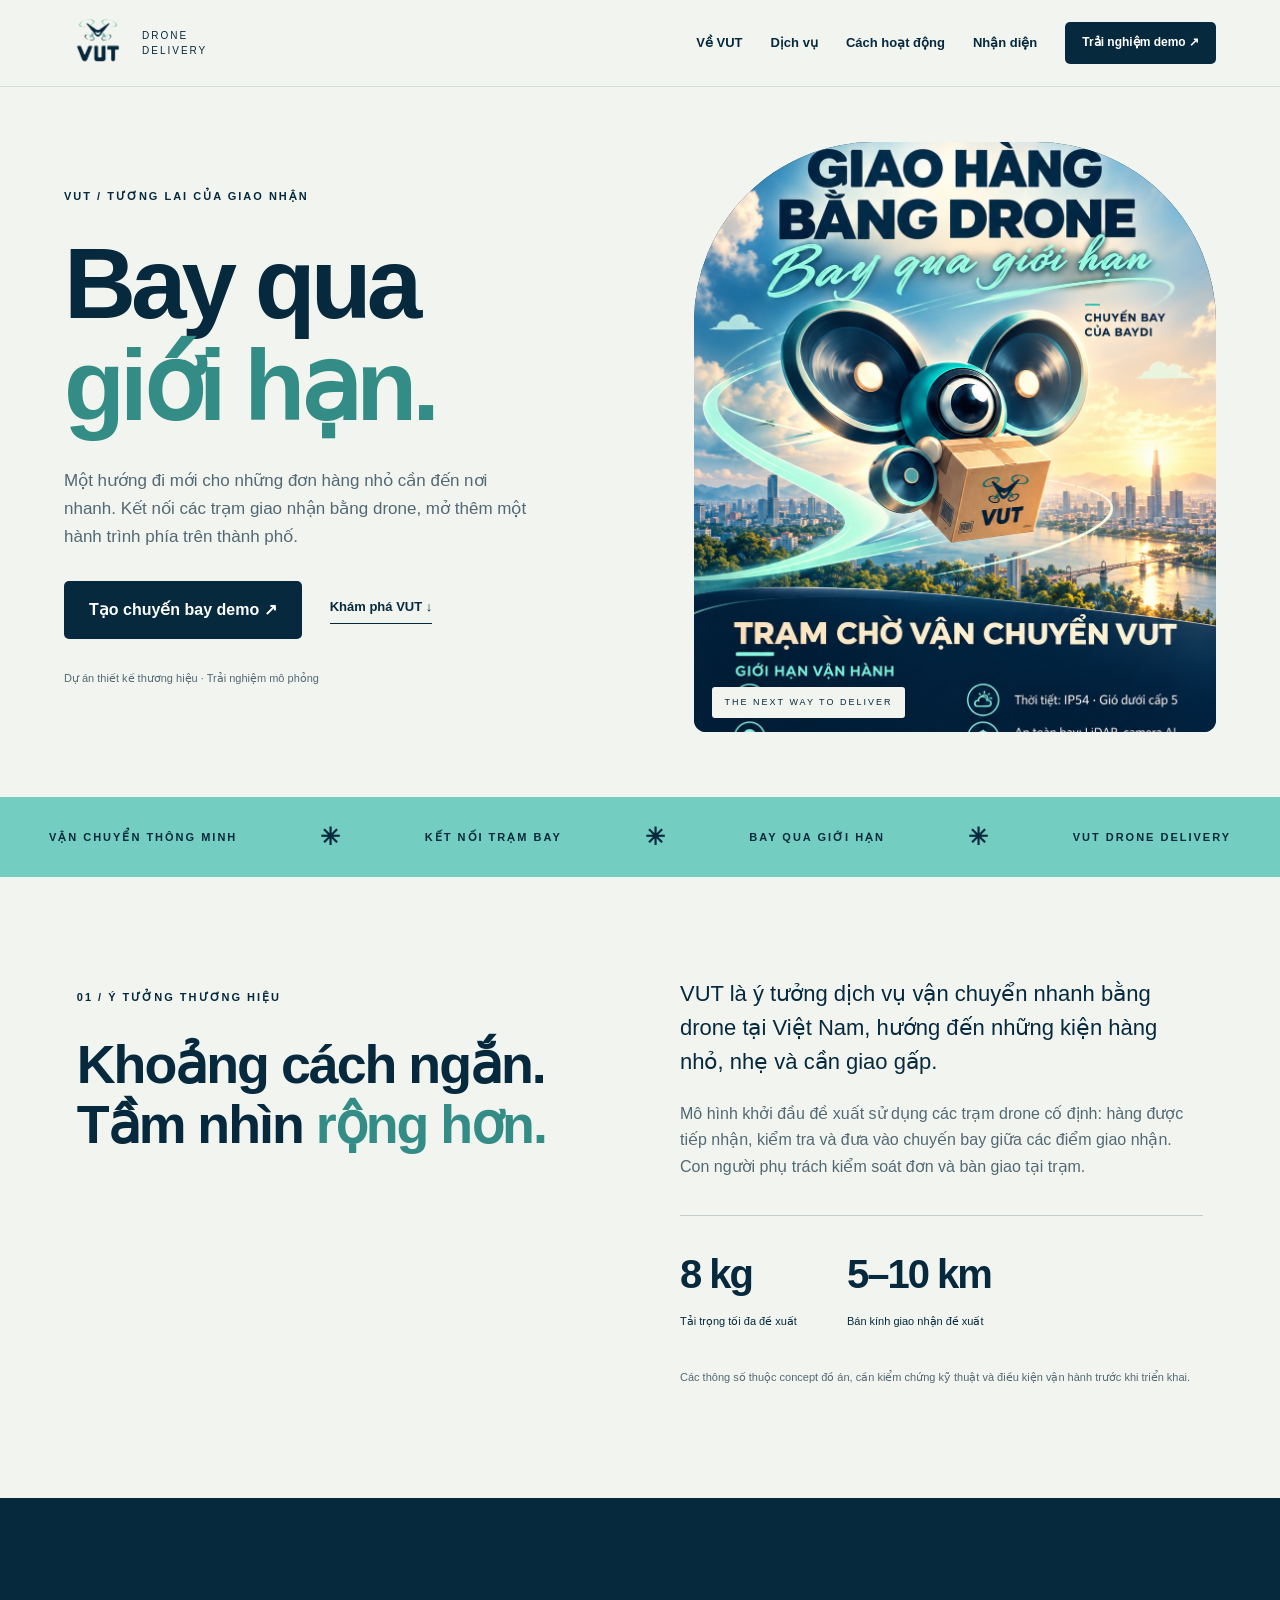
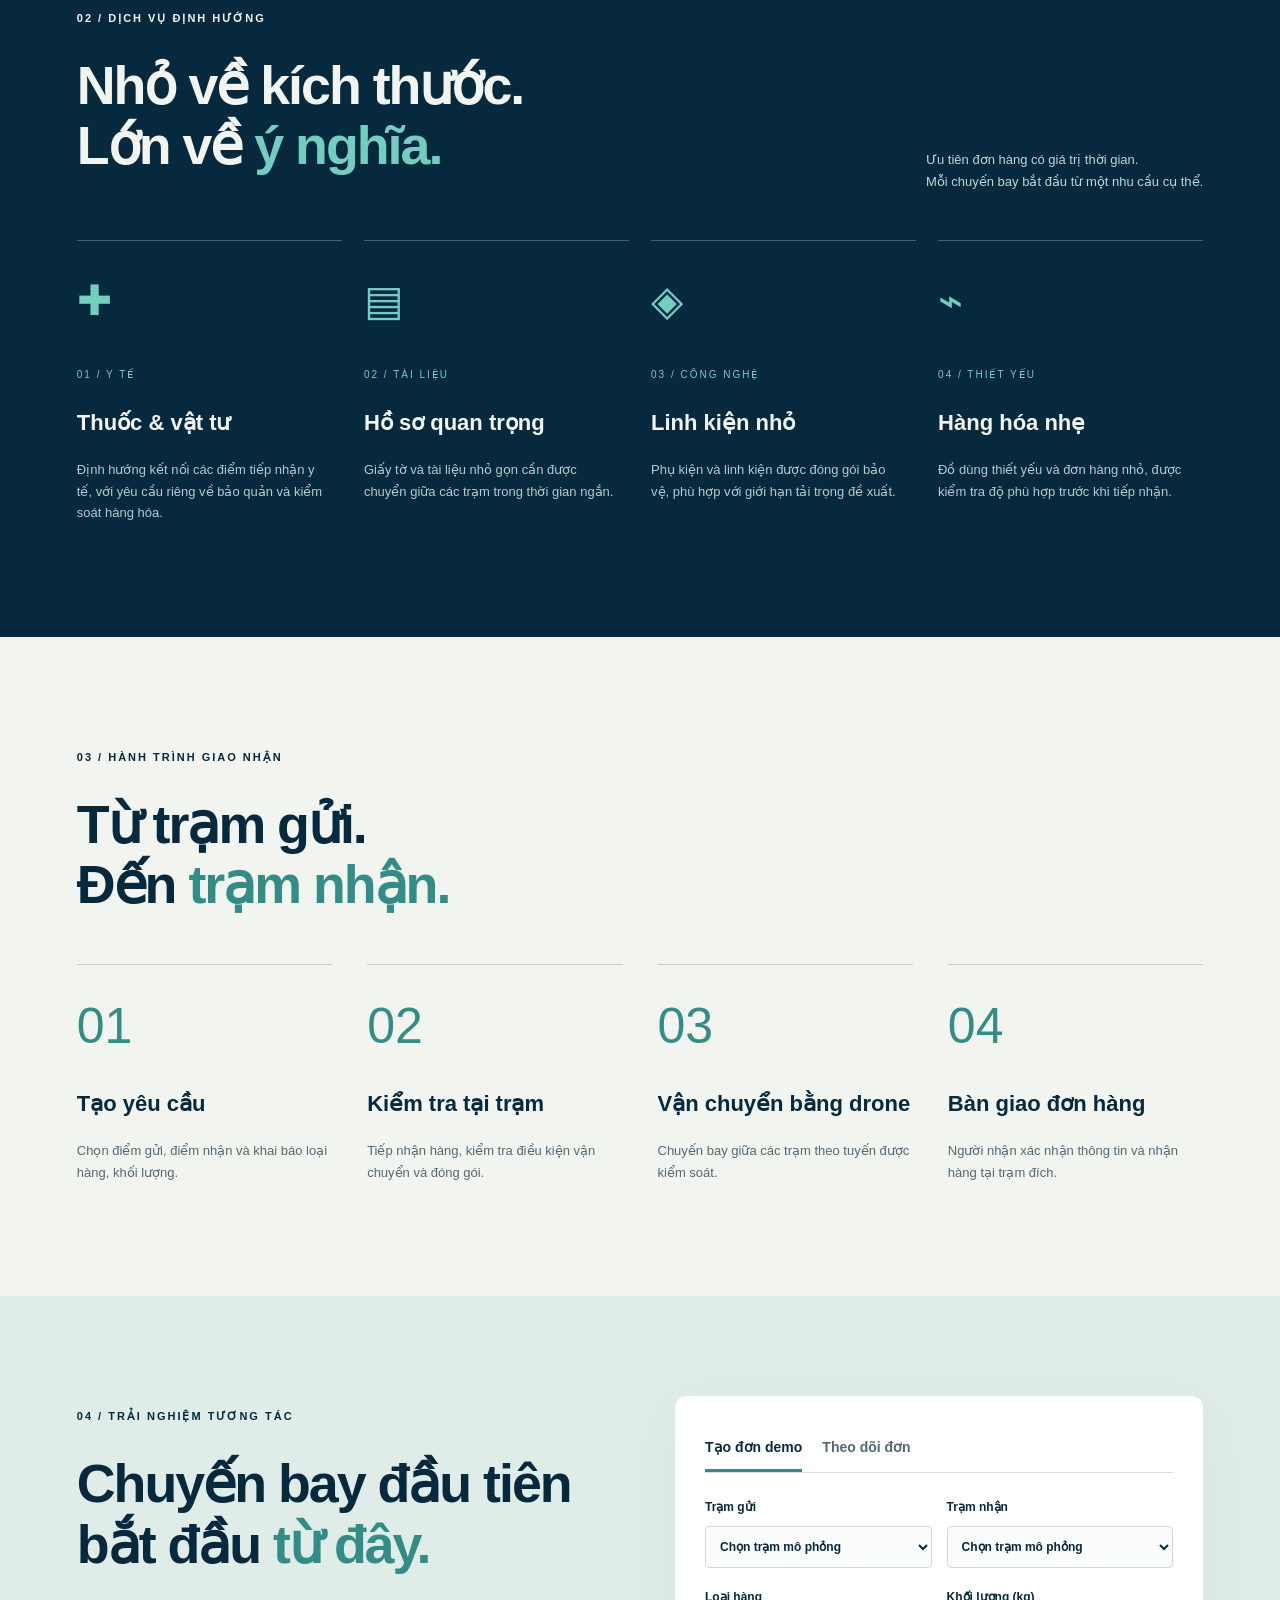
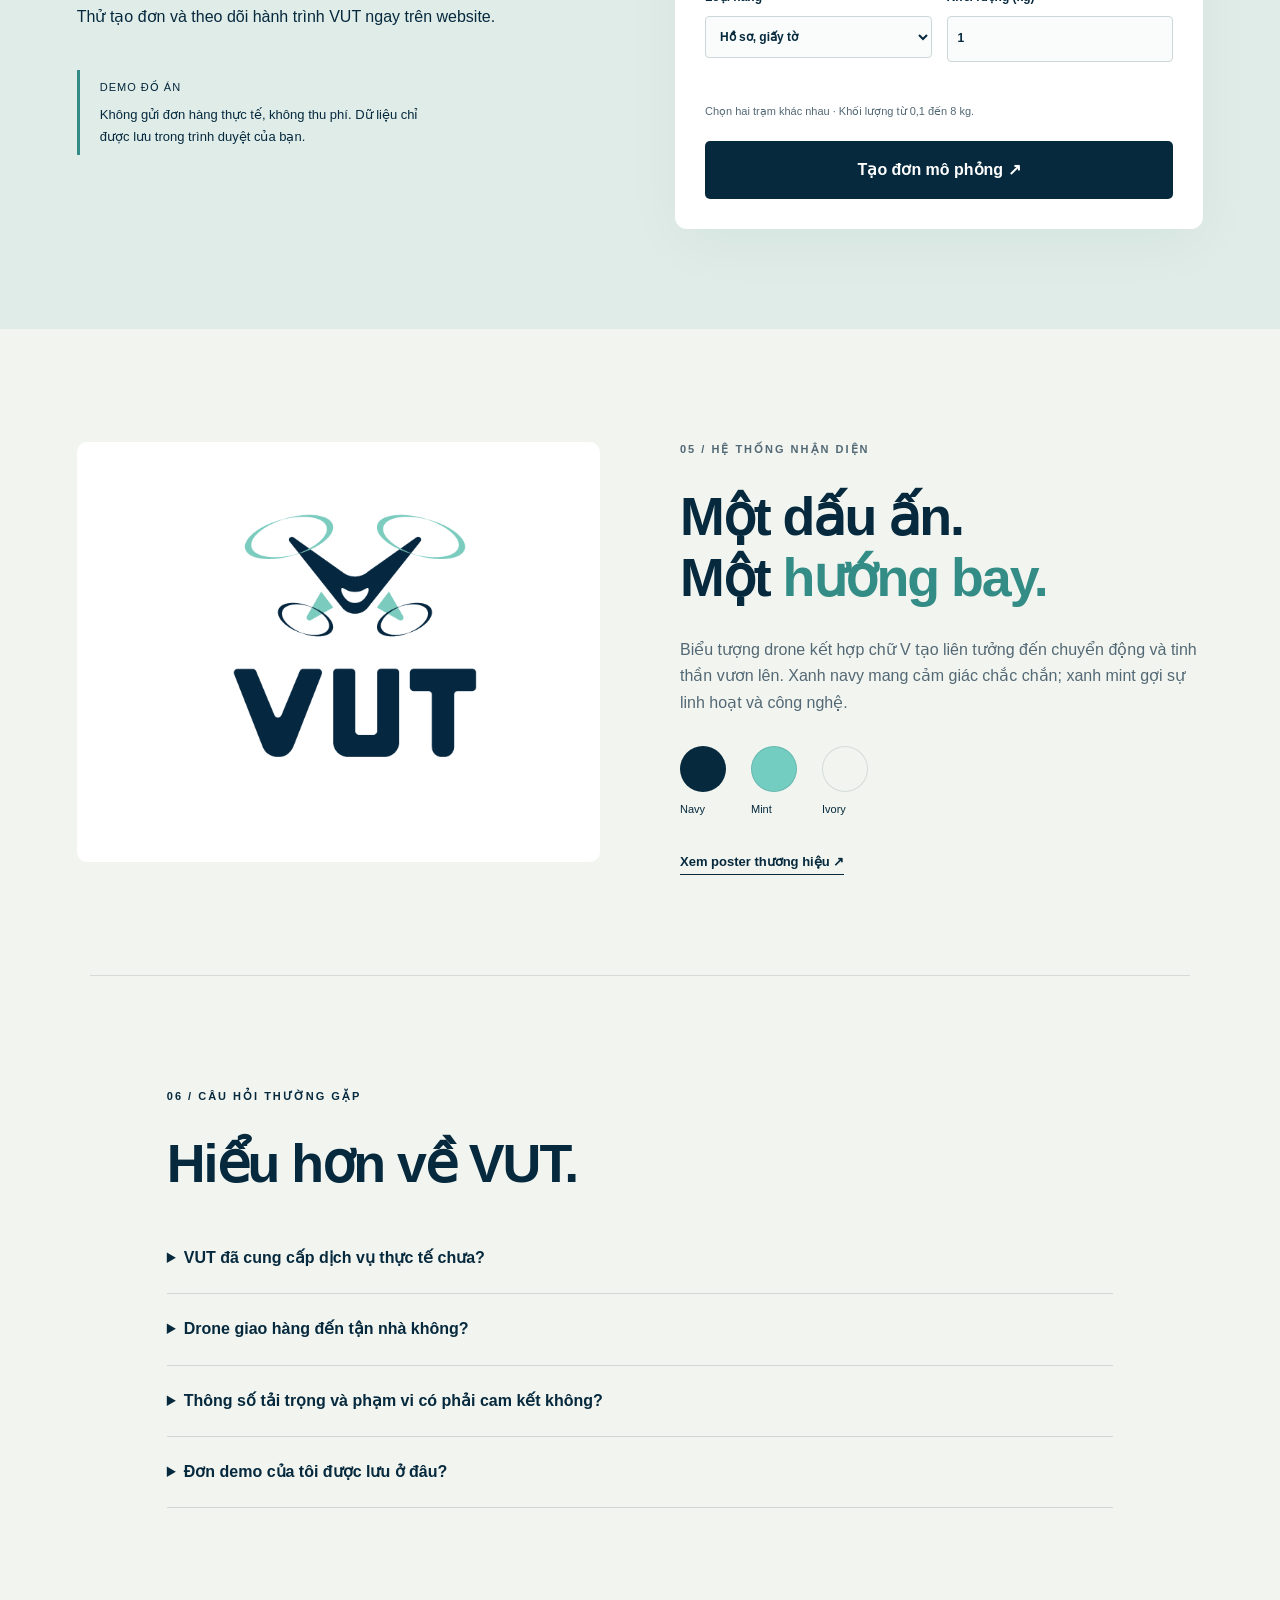
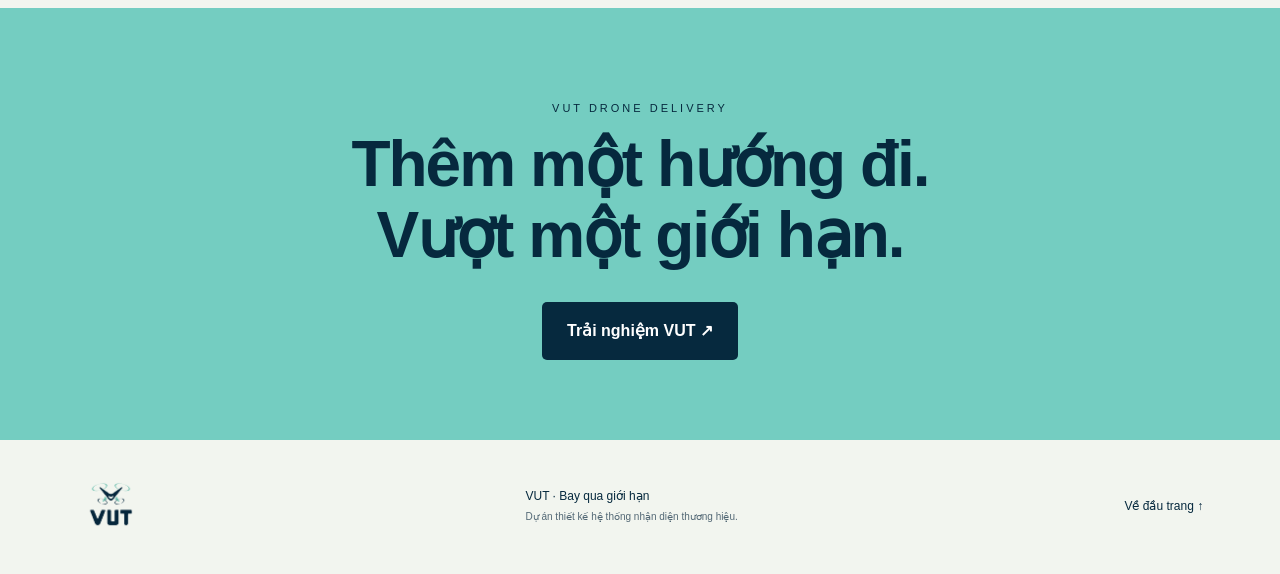
==== index.html @ c0353858 "Chuyen website ra thu muc goc" ====
<!doctype html>
<html lang="vi"><head><meta charset="UTF-8"><meta name="viewport" content="width=device-width,initial-scale=1"><meta name="description" content="VUT — Bay qua giới hạn. Dự án thương hiệu giao hàng bằng drone tại Việt Nam."><title>VUT — Bay qua giới hạn</title><link rel="icon" href="assets/logo.png"><link rel="stylesheet" href="style.css"></head>
<body><header><a class="brand" href="#home"><img src="assets/logo.png" alt="VUT"><span>DRONE DELIVERY</span></a><button class="menu" aria-label="Mở menu" aria-expanded="false">☰</button><nav><a href="#about">Về VUT</a><a href="#services">Dịch vụ</a><a href="#journey">Cách hoạt động</a><a href="#identity">Nhận diện</a><a class="button small" href="#booking">Trải nghiệm demo ↗</a></nav></header>
<main><section id="home" class="hero"><div class="hero-copy"><p class="eyebrow">VUT / TƯƠNG LAI CỦA GIAO NHẬN</p><h1>Bay qua<br><em>giới hạn.</em></h1><p class="intro">Một hướng đi mới cho những đơn hàng nhỏ cần đến nơi nhanh. Kết nối các trạm giao nhận bằng drone, mở thêm một hành trình phía trên thành phố.</p><div class="actions"><a class="button" href="#booking">Tạo chuyến bay demo ↗</a><a class="text-link" href="#about">Khám phá VUT ↓</a></div><p class="note">Dự án thiết kế thương hiệu · Trải nghiệm mô phỏng</p></div><div class="hero-art"><img src="assets/poster.png" alt="Minh họa thương hiệu VUT: drone vận chuyển kiện hàng trên thành phố"><span class="art-label">THE NEXT WAY TO DELIVER</span></div></section>
<div class="ticker"><span>VẬN CHUYỂN THÔNG MINH</span><b>✳</b><span>KẾT NỐI TRẠM BAY</span><b>✳</b><span>BAY QUA GIỚI HẠN</span><b>✳</b><span>VUT DRONE DELIVERY</span></div>
<section id="about" class="section about"><div><p class="eyebrow">01 / Ý TƯỞNG THƯƠNG HIỆU</p><h2>Khoảng cách ngắn.<br>Tầm nhìn <em>rộng hơn.</em></h2></div><div><p class="large">VUT là ý tưởng dịch vụ vận chuyển nhanh bằng drone tại Việt Nam, hướng đến những kiện hàng nhỏ, nhẹ và cần giao gấp.</p><p>Mô hình khởi đầu đề xuất sử dụng các trạm drone cố định: hàng được tiếp nhận, kiểm tra và đưa vào chuyến bay giữa các điểm giao nhận. Con người phụ trách kiểm soát đơn và bàn giao tại trạm.</p><div class="specs"><div><strong>8 kg</strong><span>Tải trọng tối đa đề xuất</span></div><div><strong>5–10 km</strong><span>Bán kính giao nhận đề xuất</span></div></div><p class="note">Các thông số thuộc concept đồ án, cần kiểm chứng kỹ thuật và điều kiện vận hành trước khi triển khai.</p></div></section>
<section id="services" class="section services"><div class="section-head"><div><p class="eyebrow">02 / DỊCH VỤ ĐỊNH HƯỚNG</p><h2>Nhỏ về kích thước.<br>Lớn về <em>ý nghĩa.</em></h2></div><p>Ưu tiên đơn hàng có giá trị thời gian.<br>Mỗi chuyến bay bắt đầu từ một nhu cầu cụ thể.</p></div><div class="service-grid"><article><span class="service-icon">✚</span><small>01 / Y TẾ</small><h3>Thuốc & vật tư</h3><p>Định hướng kết nối các điểm tiếp nhận y tế, với yêu cầu riêng về bảo quản và kiểm soát hàng hóa.</p></article><article><span class="service-icon">▤</span><small>02 / TÀI LIỆU</small><h3>Hồ sơ quan trọng</h3><p>Giấy tờ và tài liệu nhỏ gọn cần được chuyển giữa các trạm trong thời gian ngắn.</p></article><article><span class="service-icon">◈</span><small>03 / CÔNG NGHỆ</small><h3>Linh kiện nhỏ</h3><p>Phụ kiện và linh kiện được đóng gói bảo vệ, phù hợp với giới hạn tải trọng đề xuất.</p></article><article><span class="service-icon">⌁</span><small>04 / THIẾT YẾU</small><h3>Hàng hóa nhẹ</h3><p>Đồ dùng thiết yếu và đơn hàng nhỏ, được kiểm tra độ phù hợp trước khi tiếp nhận.</p></article></div></section>
<section id="journey" class="section journey"><p class="eyebrow">03 / HÀNH TRÌNH GIAO NHẬN</p><h2>Từ trạm gửi.<br>Đến <em>trạm nhận.</em></h2><div class="steps"><article><b>01</b><h3>Tạo yêu cầu</h3><p>Chọn điểm gửi, điểm nhận và khai báo loại hàng, khối lượng.</p></article><article><b>02</b><h3>Kiểm tra tại trạm</h3><p>Tiếp nhận hàng, kiểm tra điều kiện vận chuyển và đóng gói.</p></article><article><b>03</b><h3>Vận chuyển bằng drone</h3><p>Chuyến bay giữa các trạm theo tuyến được kiểm soát.</p></article><article><b>04</b><h3>Bàn giao đơn hàng</h3><p>Người nhận xác nhận thông tin và nhận hàng tại trạm đích.</p></article></div></section>
<section id="booking" class="section booking"><div><p class="eyebrow">04 / TRẢI NGHIỆM TƯƠNG TÁC</p><h2>Chuyến bay đầu tiên<br>bắt đầu <em>từ đây.</em></h2><p>Thử tạo đơn và theo dõi hành trình VUT ngay trên website.</p><div class="demo-alert">DEMO ĐỒ ÁN<br><span>Không gửi đơn hàng thực tế, không thu phí. Dữ liệu chỉ được lưu trong trình duyệt của bạn.</span></div></div><div class="demo-panel"><div class="tabs" role="tablist"><button id="create-tab" role="tab" aria-selected="true" aria-controls="create-panel">Tạo đơn demo</button><button id="track-tab" role="tab" aria-selected="false" aria-controls="track-panel">Theo dõi đơn</button></div><div id="create-panel" role="tabpanel" aria-labelledby="create-tab"><form id="booking-form"><div class="form-row"><label>Trạm gửi<select id="from" required><option value="">Chọn trạm mô phỏng</option><option>Trạm Trung tâm</option><option>Trạm Khu Đông</option><option>Trạm Khu Tây</option></select></label><label>Trạm nhận<select id="to" required><option value="">Chọn trạm mô phỏng</option><option>Trạm Trung tâm</option><option>Trạm Khu Đông</option><option>Trạm Khu Tây</option></select></label></div><div class="form-row"><label>Loại hàng<select id="category"><option>Hồ sơ, giấy tờ</option><option>Thuốc & vật tư y tế</option><option>Linh kiện nhỏ</option><option>Hàng hóa nhẹ</option></select></label><label>Khối lượng (kg)<input id="weight" type="number" min="0.1" max="8" step="0.1" value="1" required></label></div><p class="note">Chọn hai trạm khác nhau · Khối lượng từ 0,1 đến 8 kg.</p><button class="button full" type="submit">Tạo đơn mô phỏng ↗</button><div id="form-result" aria-live="polite"></div></form></div><div id="track-panel" role="tabpanel" aria-labelledby="track-tab" hidden><form id="track-form"><label>Mã đơn demo<input id="tracking-code" placeholder="Ví dụ: VUT-DEMO-…" required></label><button class="button full" type="submit">Xem hành trình →</button></form><div id="tracking-result" aria-live="polite"></div><p class="note">Tạo đơn ở tab bên cạnh để có mã theo dõi.</p></div></div></section>
<section id="identity" class="section identity"><div class="identity-logo"><img src="assets/logo.png" alt="Logo VUT với biểu tượng drone"></div><div><p class="eyebrow">05 / HỆ THỐNG NHẬN DIỆN</p><h2>Một dấu ấn.<br>Một <em>hướng bay.</em></h2><p>Biểu tượng drone kết hợp chữ V tạo liên tưởng đến chuyển động và tinh thần vươn lên. Xanh navy mang cảm giác chắc chắn; xanh mint gợi sự linh hoạt và công nghệ.</p><div class="swatches"><span><i style="background:#06293e"></i>Navy</span><span><i style="background:#74cdc1"></i>Mint</span><span><i style="background:#f2f5ef"></i>Ivory</span></div><a class="text-link" href="assets/poster.png" target="_blank" rel="noopener">Xem poster thương hiệu ↗</a></div></section>
<section class="section faq"><p class="eyebrow">06 / CÂU HỎI THƯỜNG GẶP</p><h2>Hiểu hơn về VUT.</h2><details><summary>VUT đã cung cấp dịch vụ thực tế chưa?</summary><p>Website này giới thiệu concept thuộc dự án thiết kế hệ thống nhận diện thương hiệu. Các chức năng đặt và theo dõi đơn là mô phỏng.</p></details><details><summary>Drone giao hàng đến tận nhà không?</summary><p>Mô hình đề xuất ở giai đoạn đầu vận chuyển giữa các trạm cố định. Người gửi và người nhận bàn giao hàng tại trạm.</p></details><details><summary>Thông số tải trọng và phạm vi có phải cam kết không?</summary><p>Không. Tải trọng 8 kg và bán kính 5–10 km là thông số đề xuất trong đồ án. Triển khai thực tế cần kiểm chứng công nghệ, an toàn và điều kiện vận hành.</p></details><details><summary>Đơn demo của tôi được lưu ở đâu?</summary><p>Trong bộ nhớ cục bộ của trình duyệt hiện tại. Website không chuyển thông tin này đến hệ thống tiếp nhận đơn hàng.</p></details></section>
<section class="closing"><p>VUT DRONE DELIVERY</p><h2>Thêm một hướng đi.<br>Vượt một giới hạn.</h2><a class="button" href="#booking">Trải nghiệm VUT ↗</a></section></main><footer><a class="brand" href="#home"><img src="assets/logo.png" alt="VUT"></a><p>VUT · Bay qua giới hạn<br><span>Dự án thiết kế hệ thống nhận diện thương hiệu.</span></p><a href="#home">Về đầu trang ↑</a></footer><script src="app.js"></script></body></html>
---- style.css ----
:root{--navy:#06293e;--mint:#74cdc1;--paper:#f2f5ef;--muted:#536875}*{box-sizing:border-box}html{scroll-behavior:smooth;scroll-padding-top:95px}body{margin:0;background:var(--paper);color:var(--navy);font-family:Arial,Helvetica,sans-serif;line-height:1.65}a{color:inherit;text-decoration:none}button,input,select{font:inherit}button,a,input,select,summary{outline-offset:5px}header{position:sticky;top:0;z-index:10;display:flex;align-items:center;justify-content:space-between;padding:12px 5%;background:#f2f5eff5;border-bottom:1px solid #06293e20}.brand{display:flex;align-items:center;gap:16px}.brand img{width:62px;height:62px;object-fit:contain;mix-blend-mode:multiply}.brand span{font-size:10px;letter-spacing:2px;max-width:70px;line-height:1.5}nav{display:flex;align-items:center;gap:28px;font-size:13px;font-weight:600}.button{display:inline-flex;justify-content:center;align-items:center;background:var(--navy);color:white;border:0;border-radius:5px;padding:16px 25px;font-weight:600;cursor:pointer;transition:transform .2s,background .2s}.button:hover{background:#14566b;transform:translateY(-2px)}.small{padding:11px 17px;font-size:12px}.menu{display:none}.hero{display:grid;grid-template-columns:1.1fr 1fr;min-height:710px;padding:50px 5% 60px;gap:55px;align-items:center}.eyebrow{font-size:11px;font-weight:bold;letter-spacing:2px;margin-bottom:28px}h1{font-size:clamp(64px,7.8vw,116px);line-height:1.02;letter-spacing:-5px;margin:0 0 30px}em{font-style:normal;color:#338c85}.intro{font-size:17px;max-width:480px;color:var(--muted)}.actions{display:flex;gap:28px;align-items:center;margin:30px 0}.text-link{font-size:13px;font-weight:bold;border-bottom:1px solid;padding-bottom:5px}.note{font-size:11px;color:var(--muted);margin-top:20px}.hero-art{position:relative;height:590px;border-radius:180px 180px 12px 12px;overflow:hidden;background:#073148}.hero-art img{width:100%;height:100%;object-fit:cover;object-position:center 46%}.art-label{position:absolute;bottom:14px;left:18px;background:var(--paper);padding:8px 13px;font-size:9px;letter-spacing:2px;border-radius:3px}.ticker{display:flex;justify-content:space-around;align-items:center;gap:25px;background:var(--mint);padding:20px;font-size:11px;font-weight:bold;letter-spacing:2px;overflow:hidden}.ticker span{white-space:nowrap}.ticker b{font-size:24px}.section{padding:100px 6%;scroll-margin-top:10px}h2{font-size:clamp(34px,4.2vw,60px);line-height:1.12;letter-spacing:-2px;margin:0 0 30px}h3{font-size:22px;line-height:1.3}.about{display:grid;grid-template-columns:1fr 1fr;gap:80px}.large{font-size:22px;line-height:1.55;margin-top:0}.about p:not(.large):not(.eyebrow){color:var(--muted)}.specs{display:flex;gap:50px;margin:35px 0;border-top:1px solid #06293e30;padding-top:25px}.specs strong{display:block;font-size:40px;letter-spacing:-2px}.specs span{font-size:11px}.services{background:var(--navy);color:var(--paper)}.services em{color:var(--mint)}.section-head{display:flex;justify-content:space-between;gap:40px;align-items:end;margin-bottom:35px}.section-head>p{font-size:13px;color:#c0d5d7;max-width:300px}.service-grid{display:grid;grid-template-columns:repeat(4,1fr);gap:22px}.service-grid article{border-top:1px solid #ffffff40;padding:25px 10px 0 0}.service-icon{display:block;color:var(--mint);font-size:42px;margin-bottom:25px}.service-grid small{font-size:10px;letter-spacing:2px;color:var(--mint)}.service-grid p{font-size:13px;color:#b5cad0}.steps{display:grid;grid-template-columns:repeat(4,1fr);gap:35px;margin-top:50px}.steps b{font-size:50px;font-weight:400;color:#338c85}.steps article{border-top:1px solid #06293e30;padding-top:20px}.steps p{font-size:13px;color:var(--muted)}.booking{display:grid;grid-template-columns:1fr 1fr;gap:70px;background:#dfece7}.demo-alert{border-left:3px solid #338c85;padding:8px 20px;margin-top:40px;font-size:11px;letter-spacing:1px}.demo-alert span{display:block;margin-top:8px;letter-spacing:0;font-size:13px;max-width:340px}.demo-panel{background:#fff;padding:30px;border-radius:12px;box-shadow:0 15px 60px #06293e0a}.tabs{display:flex;border-bottom:1px solid #ddd;margin-bottom:25px;gap:20px}.tabs button{background:none;border:0;border-bottom:3px solid transparent;padding:10px 0;cursor:pointer;font-weight:bold;color:var(--muted);font-size:14px}.tabs button[aria-selected=true]{border-color:#338c85;color:var(--navy)}label{display:block;font-size:12px;font-weight:600;margin-bottom:20px}input,select{display:block;width:100%;margin-top:8px;padding:12px 10px;color:var(--navy);border:1px solid #cbd7d8;border-radius:4px;background:#fafcfb;min-width:0}.form-row{display:grid;grid-template-columns:1fr 1fr;gap:15px}.full{width:100%;margin-top:10px}.result{padding:16px;background:#dff5ed;border-radius:5px;margin-top:20px;font-size:13px}.error{color:#9e3030;margin-top:15px;font-size:13px}.tracking-step{padding:12px 0;border-bottom:1px solid #ddd;font-size:13px}.tracking-step.active{color:#338c85;font-weight:bold}.identity{display:grid;grid-template-columns:1fr 1fr;gap:80px;align-items:center}.identity-logo{background:white;border-radius:10px;display:grid;place-items:center;min-height:420px}.identity-logo img{width:75%;max-width:360px}.identity p{color:var(--muted)}.swatches{display:flex;gap:25px;margin:30px 0}.swatches span{font-size:11px}.swatches i{display:block;width:46px;height:46px;border-radius:50%;border:1px solid #06293e20;margin-bottom:8px}.faq{border-top:1px solid #06293e20;max-width:1100px;margin:auto}details{border-bottom:1px solid #06293e25;padding:22px 0}summary{font-weight:bold;cursor:pointer}details p{font-size:14px;color:var(--muted);max-width:800px}.closing{padding:80px 6%;background:var(--mint);text-align:center}.closing p{font-size:11px;letter-spacing:3px}.closing h2{font-size:clamp(40px,5vw,72px)}footer{display:flex;justify-content:space-between;align-items:center;gap:30px;padding:35px 6%;font-size:12px}footer p span{font-size:10px;color:var(--muted)}[hidden]{display:none!important}@media(max-width:900px){nav{gap:15px;font-size:11px}.hero{gap:25px;min-height:auto}.hero-art{height:490px}.section{padding:70px 5%}.about,.booking,.identity{gap:35px}.service-grid{grid-template-columns:repeat(2,1fr)}.steps{gap:20px}h1{letter-spacing:-3px}.actions{gap:15px;flex-wrap:wrap}}@media(max-width:640px){header{padding:8px 5%}.brand img{width:50px;height:50px}.menu{display:block;border:0;background:transparent;font-size:26px;color:var(--navy)}nav{display:none;position:absolute;top:67px;left:0;right:0;background:var(--paper);padding:25px;flex-direction:column;align-items:stretch;font-size:15px;border-bottom:1px solid #ddd}nav.open{display:flex}.hero{grid-template-columns:1fr;padding-top:35px;gap:25px}h1{font-size:70px}.hero-art{height:450px;border-radius:140px 140px 8px 8px}.intro{font-size:15px}.about,.booking,.identity{grid-template-columns:1fr}.section-head{display:block}.section-head>p{margin-top:20px}.steps{grid-template-columns:1fr 1fr}.ticker{justify-content:flex-start}.ticker span{font-size:10px}.identity-logo{min-height:300px}.demo-panel{padding:22px 16px}.form-row{grid-template-columns:1fr}h2{letter-spacing:-1px}.specs{gap:30px}.specs strong{font-size:34px}.service-grid{gap:18px}.service-grid h3{font-size:19px}footer{flex-wrap:wrap}.large{font-size:20px}}@media(prefers-reduced-motion:reduce){html{scroll-behavior:auto}.button{transition:none}}
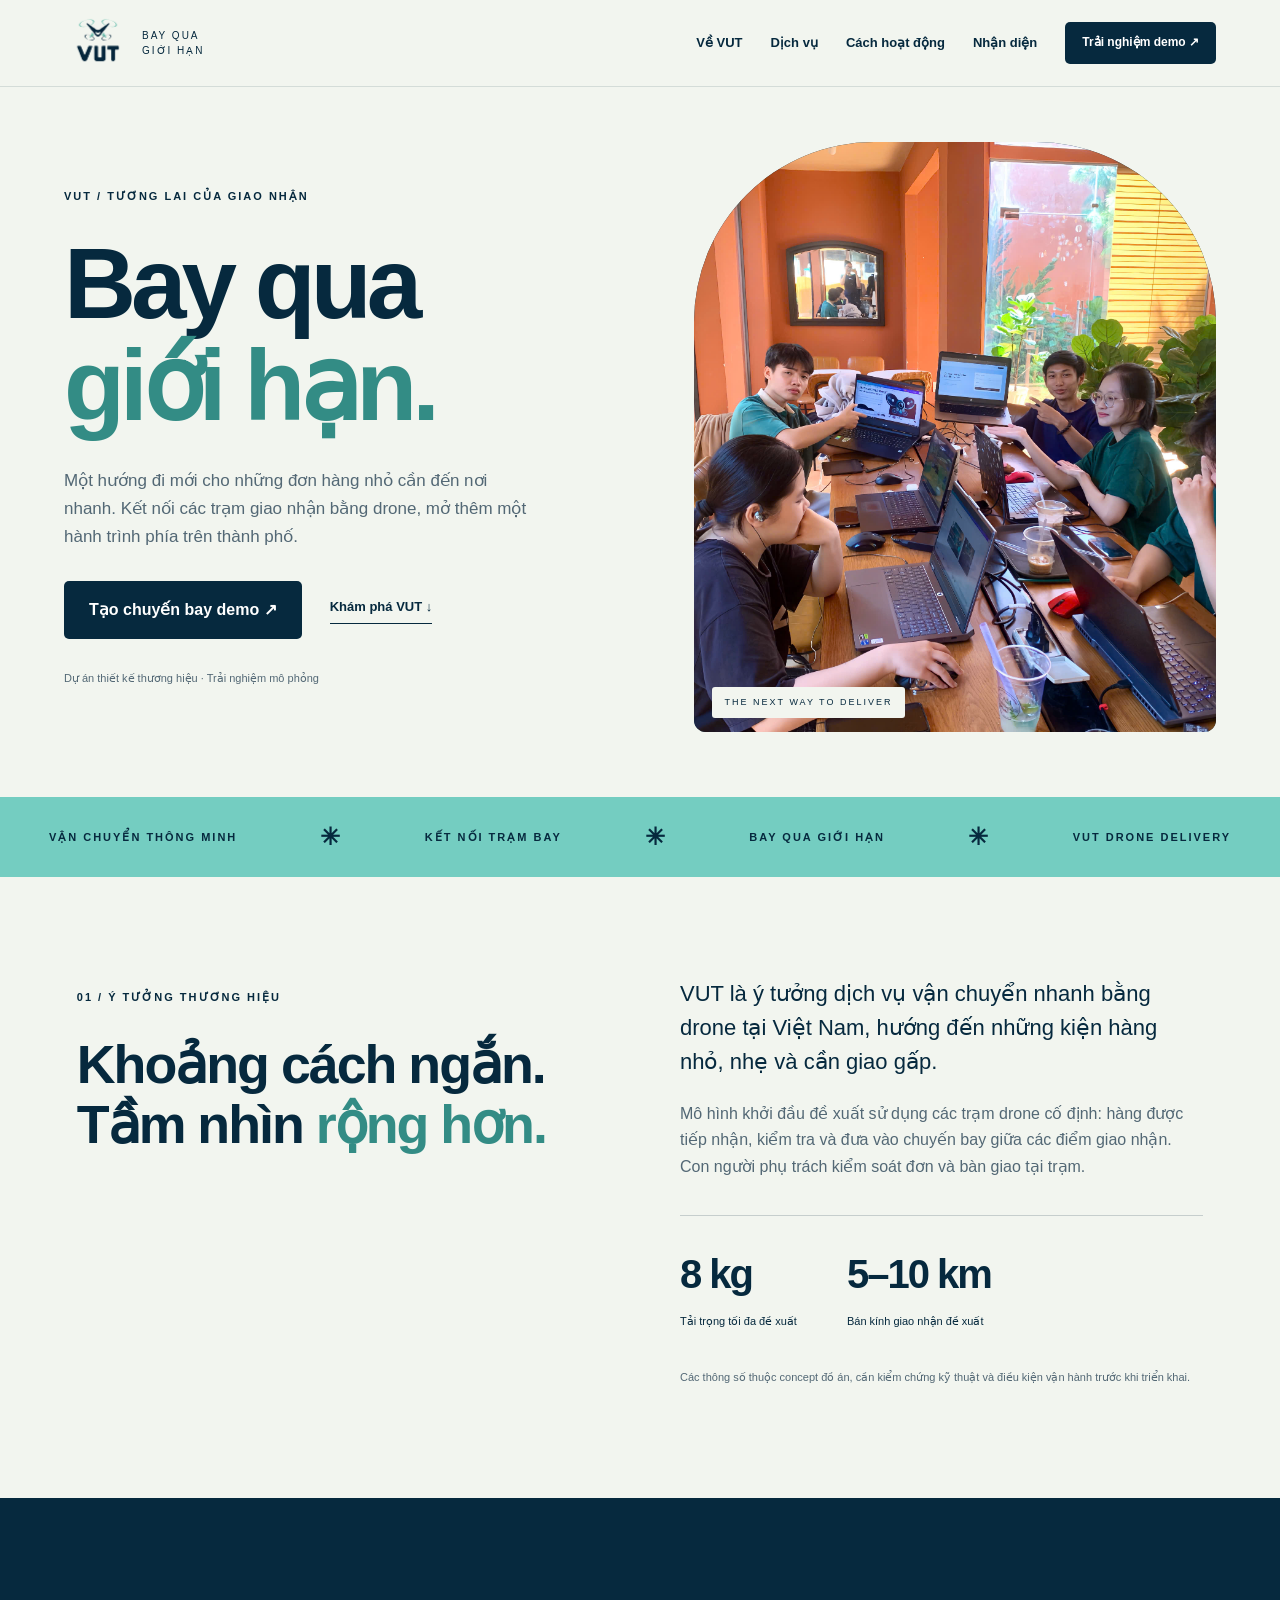
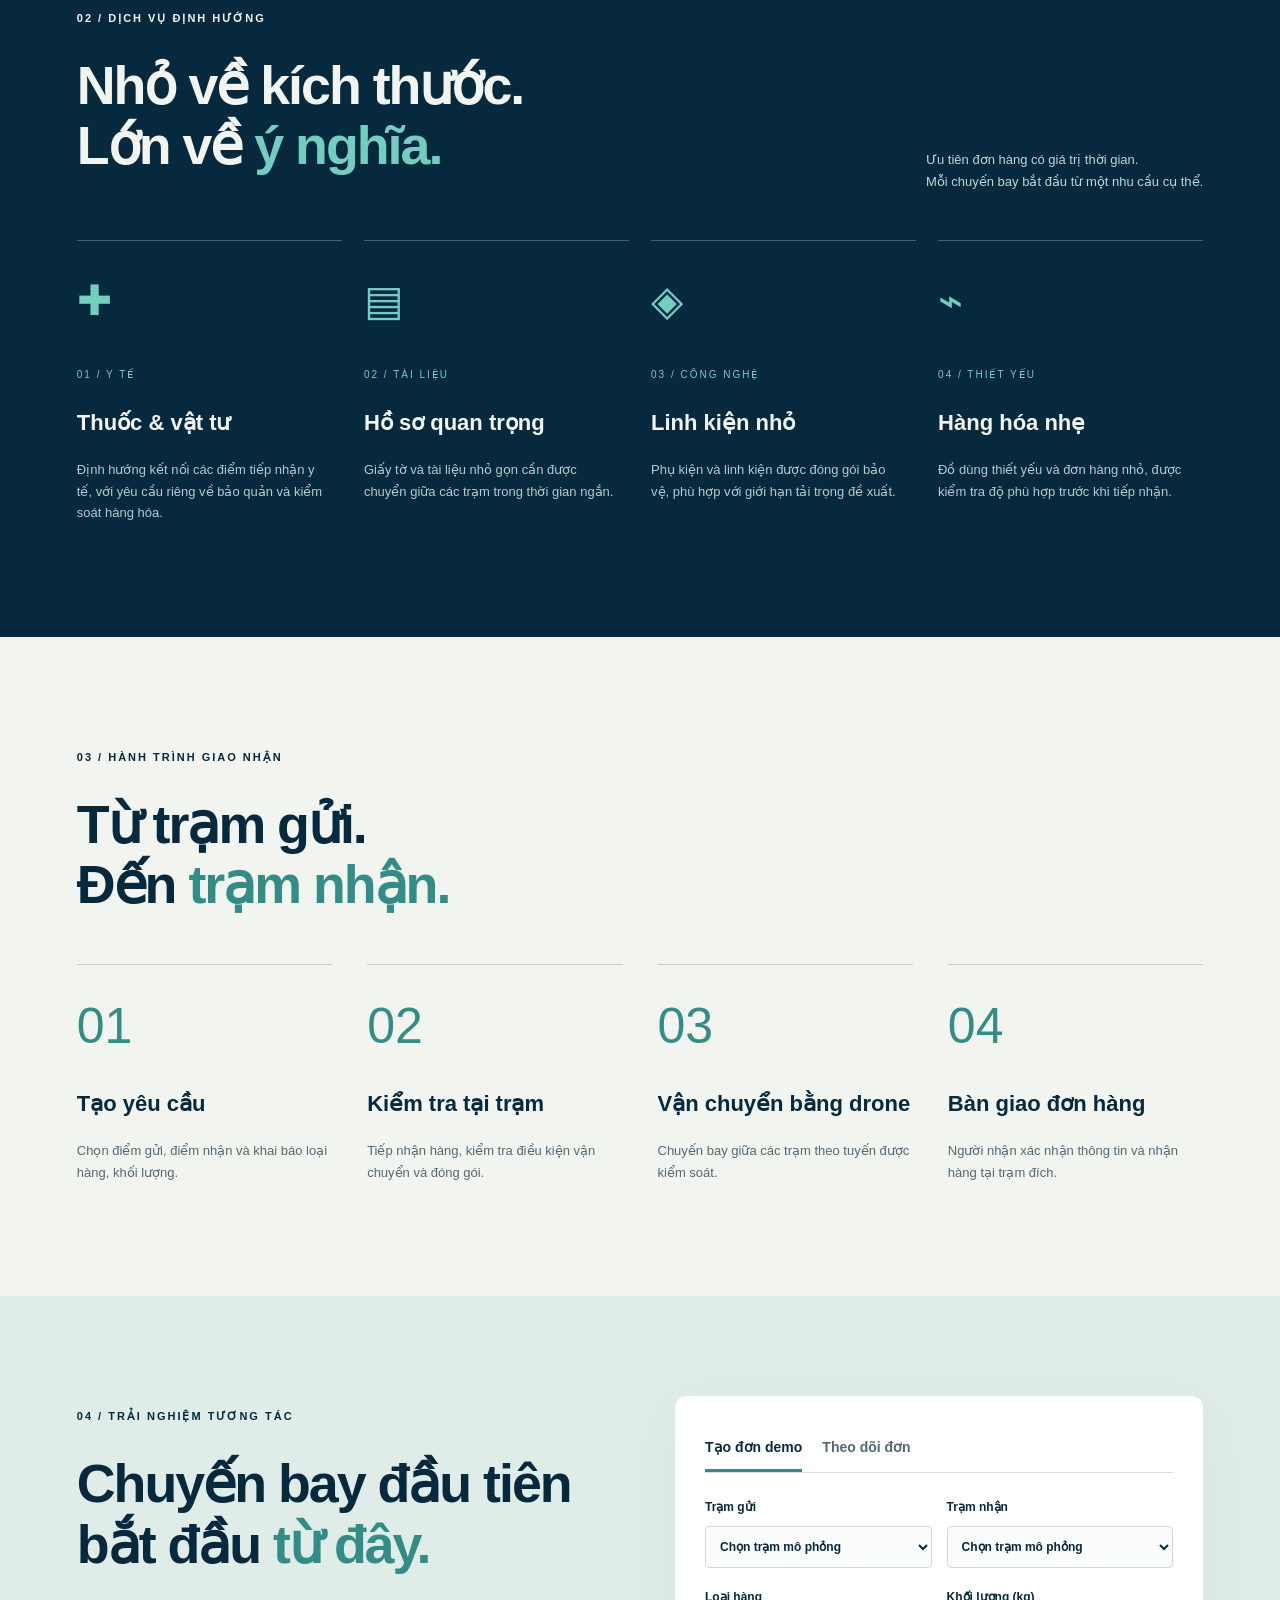
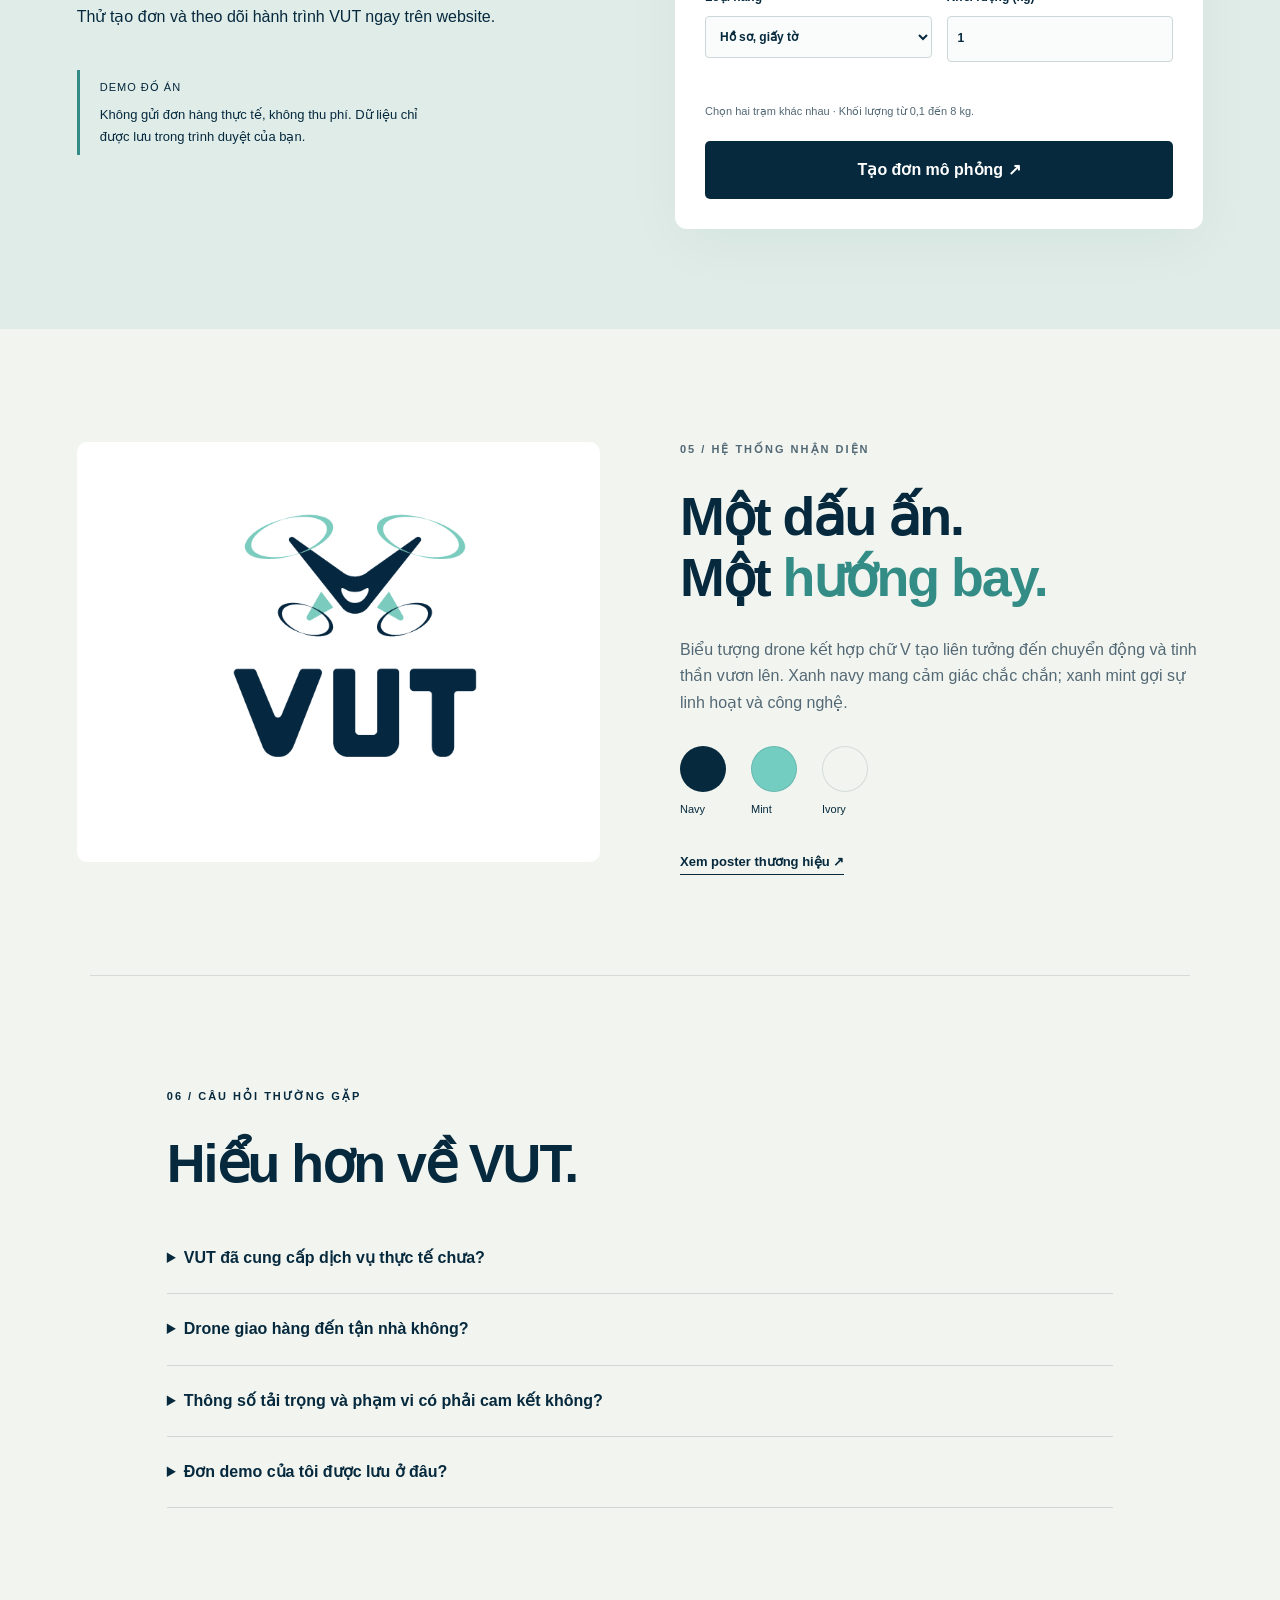
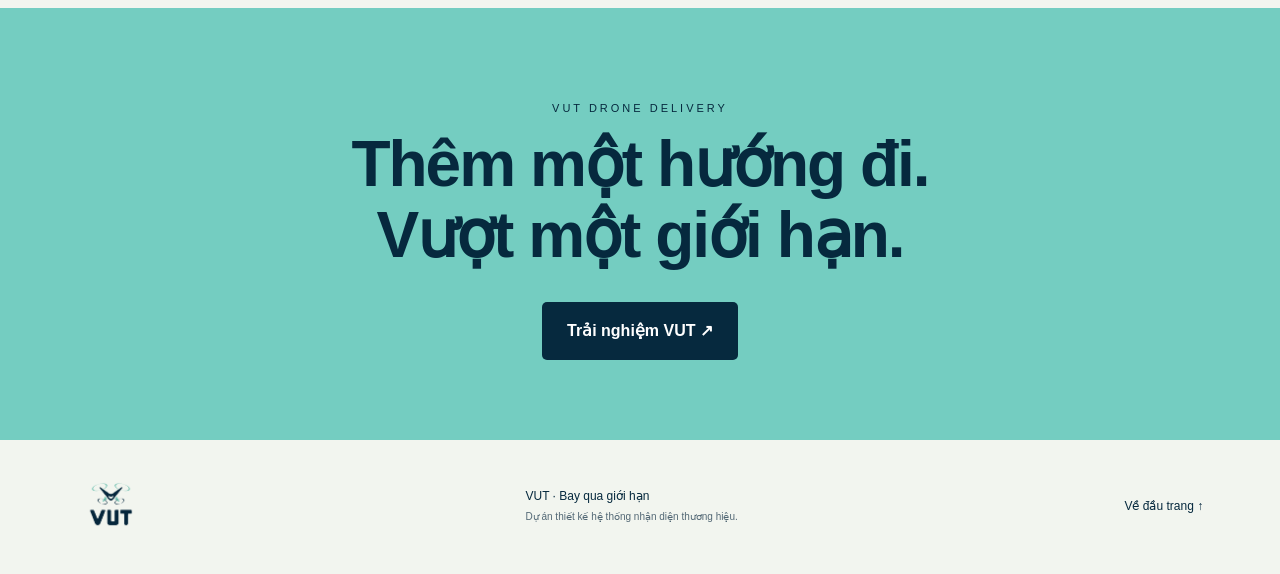
==== commit a57a02cb: "Cap nhat giao dien VUT" ====
--- a/index.html
+++ b/index.html
@@ -1,12 +1,524 @@
-<!doctype html>
-<html lang="vi"><head><meta charset="UTF-8"><meta name="viewport" content="width=device-width,initial-scale=1"><meta name="description" content="VUT — Bay qua giới hạn. Dự án thương hiệu giao hàng bằng drone tại Việt Nam."><title>VUT — Bay qua giới hạn</title><link rel="icon" href="assets/logo.png"><link rel="stylesheet" href="style.css"></head>
-<body><header><a class="brand" href="#home"><img src="assets/logo.png" alt="VUT"><span>DRONE DELIVERY</span></a><button class="menu" aria-label="Mở menu" aria-expanded="false">☰</button><nav><a href="#about">Về VUT</a><a href="#services">Dịch vụ</a><a href="#journey">Cách hoạt động</a><a href="#identity">Nhận diện</a><a class="button small" href="#booking">Trải nghiệm demo ↗</a></nav></header>
-<main><section id="home" class="hero"><div class="hero-copy"><p class="eyebrow">VUT / TƯƠNG LAI CỦA GIAO NHẬN</p><h1>Bay qua<br><em>giới hạn.</em></h1><p class="intro">Một hướng đi mới cho những đơn hàng nhỏ cần đến nơi nhanh. Kết nối các trạm giao nhận bằng drone, mở thêm một hành trình phía trên thành phố.</p><div class="actions"><a class="button" href="#booking">Tạo chuyến bay demo ↗</a><a class="text-link" href="#about">Khám phá VUT ↓</a></div><p class="note">Dự án thiết kế thương hiệu · Trải nghiệm mô phỏng</p></div><div class="hero-art"><img src="assets/poster.png" alt="Minh họa thương hiệu VUT: drone vận chuyển kiện hàng trên thành phố"><span class="art-label">THE NEXT WAY TO DELIVER</span></div></section>
-<div class="ticker"><span>VẬN CHUYỂN THÔNG MINH</span><b>✳</b><span>KẾT NỐI TRẠM BAY</span><b>✳</b><span>BAY QUA GIỚI HẠN</span><b>✳</b><span>VUT DRONE DELIVERY</span></div>
-<section id="about" class="section about"><div><p class="eyebrow">01 / Ý TƯỞNG THƯƠNG HIỆU</p><h2>Khoảng cách ngắn.<br>Tầm nhìn <em>rộng hơn.</em></h2></div><div><p class="large">VUT là ý tưởng dịch vụ vận chuyển nhanh bằng drone tại Việt Nam, hướng đến những kiện hàng nhỏ, nhẹ và cần giao gấp.</p><p>Mô hình khởi đầu đề xuất sử dụng các trạm drone cố định: hàng được tiếp nhận, kiểm tra và đưa vào chuyến bay giữa các điểm giao nhận. Con người phụ trách kiểm soát đơn và bàn giao tại trạm.</p><div class="specs"><div><strong>8 kg</strong><span>Tải trọng tối đa đề xuất</span></div><div><strong>5–10 km</strong><span>Bán kính giao nhận đề xuất</span></div></div><p class="note">Các thông số thuộc concept đồ án, cần kiểm chứng kỹ thuật và điều kiện vận hành trước khi triển khai.</p></div></section>
-<section id="services" class="section services"><div class="section-head"><div><p class="eyebrow">02 / DỊCH VỤ ĐỊNH HƯỚNG</p><h2>Nhỏ về kích thước.<br>Lớn về <em>ý nghĩa.</em></h2></div><p>Ưu tiên đơn hàng có giá trị thời gian.<br>Mỗi chuyến bay bắt đầu từ một nhu cầu cụ thể.</p></div><div class="service-grid"><article><span class="service-icon">✚</span><small>01 / Y TẾ</small><h3>Thuốc & vật tư</h3><p>Định hướng kết nối các điểm tiếp nhận y tế, với yêu cầu riêng về bảo quản và kiểm soát hàng hóa.</p></article><article><span class="service-icon">▤</span><small>02 / TÀI LIỆU</small><h3>Hồ sơ quan trọng</h3><p>Giấy tờ và tài liệu nhỏ gọn cần được chuyển giữa các trạm trong thời gian ngắn.</p></article><article><span class="service-icon">◈</span><small>03 / CÔNG NGHỆ</small><h3>Linh kiện nhỏ</h3><p>Phụ kiện và linh kiện được đóng gói bảo vệ, phù hợp với giới hạn tải trọng đề xuất.</p></article><article><span class="service-icon">⌁</span><small>04 / THIẾT YẾU</small><h3>Hàng hóa nhẹ</h3><p>Đồ dùng thiết yếu và đơn hàng nhỏ, được kiểm tra độ phù hợp trước khi tiếp nhận.</p></article></div></section>
-<section id="journey" class="section journey"><p class="eyebrow">03 / HÀNH TRÌNH GIAO NHẬN</p><h2>Từ trạm gửi.<br>Đến <em>trạm nhận.</em></h2><div class="steps"><article><b>01</b><h3>Tạo yêu cầu</h3><p>Chọn điểm gửi, điểm nhận và khai báo loại hàng, khối lượng.</p></article><article><b>02</b><h3>Kiểm tra tại trạm</h3><p>Tiếp nhận hàng, kiểm tra điều kiện vận chuyển và đóng gói.</p></article><article><b>03</b><h3>Vận chuyển bằng drone</h3><p>Chuyến bay giữa các trạm theo tuyến được kiểm soát.</p></article><article><b>04</b><h3>Bàn giao đơn hàng</h3><p>Người nhận xác nhận thông tin và nhận hàng tại trạm đích.</p></article></div></section>
-<section id="booking" class="section booking"><div><p class="eyebrow">04 / TRẢI NGHIỆM TƯƠNG TÁC</p><h2>Chuyến bay đầu tiên<br>bắt đầu <em>từ đây.</em></h2><p>Thử tạo đơn và theo dõi hành trình VUT ngay trên website.</p><div class="demo-alert">DEMO ĐỒ ÁN<br><span>Không gửi đơn hàng thực tế, không thu phí. Dữ liệu chỉ được lưu trong trình duyệt của bạn.</span></div></div><div class="demo-panel"><div class="tabs" role="tablist"><button id="create-tab" role="tab" aria-selected="true" aria-controls="create-panel">Tạo đơn demo</button><button id="track-tab" role="tab" aria-selected="false" aria-controls="track-panel">Theo dõi đơn</button></div><div id="create-panel" role="tabpanel" aria-labelledby="create-tab"><form id="booking-form"><div class="form-row"><label>Trạm gửi<select id="from" required><option value="">Chọn trạm mô phỏng</option><option>Trạm Trung tâm</option><option>Trạm Khu Đông</option><option>Trạm Khu Tây</option></select></label><label>Trạm nhận<select id="to" required><option value="">Chọn trạm mô phỏng</option><option>Trạm Trung tâm</option><option>Trạm Khu Đông</option><option>Trạm Khu Tây</option></select></label></div><div class="form-row"><label>Loại hàng<select id="category"><option>Hồ sơ, giấy tờ</option><option>Thuốc & vật tư y tế</option><option>Linh kiện nhỏ</option><option>Hàng hóa nhẹ</option></select></label><label>Khối lượng (kg)<input id="weight" type="number" min="0.1" max="8" step="0.1" value="1" required></label></div><p class="note">Chọn hai trạm khác nhau · Khối lượng từ 0,1 đến 8 kg.</p><button class="button full" type="submit">Tạo đơn mô phỏng ↗</button><div id="form-result" aria-live="polite"></div></form></div><div id="track-panel" role="tabpanel" aria-labelledby="track-tab" hidden><form id="track-form"><label>Mã đơn demo<input id="tracking-code" placeholder="Ví dụ: VUT-DEMO-…" required></label><button class="button full" type="submit">Xem hành trình →</button></form><div id="tracking-result" aria-live="polite"></div><p class="note">Tạo đơn ở tab bên cạnh để có mã theo dõi.</p></div></div></section>
-<section id="identity" class="section identity"><div class="identity-logo"><img src="assets/logo.png" alt="Logo VUT với biểu tượng drone"></div><div><p class="eyebrow">05 / HỆ THỐNG NHẬN DIỆN</p><h2>Một dấu ấn.<br>Một <em>hướng bay.</em></h2><p>Biểu tượng drone kết hợp chữ V tạo liên tưởng đến chuyển động và tinh thần vươn lên. Xanh navy mang cảm giác chắc chắn; xanh mint gợi sự linh hoạt và công nghệ.</p><div class="swatches"><span><i style="background:#06293e"></i>Navy</span><span><i style="background:#74cdc1"></i>Mint</span><span><i style="background:#f2f5ef"></i>Ivory</span></div><a class="text-link" href="assets/poster.png" target="_blank" rel="noopener">Xem poster thương hiệu ↗</a></div></section>
-<section class="section faq"><p class="eyebrow">06 / CÂU HỎI THƯỜNG GẶP</p><h2>Hiểu hơn về VUT.</h2><details><summary>VUT đã cung cấp dịch vụ thực tế chưa?</summary><p>Website này giới thiệu concept thuộc dự án thiết kế hệ thống nhận diện thương hiệu. Các chức năng đặt và theo dõi đơn là mô phỏng.</p></details><details><summary>Drone giao hàng đến tận nhà không?</summary><p>Mô hình đề xuất ở giai đoạn đầu vận chuyển giữa các trạm cố định. Người gửi và người nhận bàn giao hàng tại trạm.</p></details><details><summary>Thông số tải trọng và phạm vi có phải cam kết không?</summary><p>Không. Tải trọng 8 kg và bán kính 5–10 km là thông số đề xuất trong đồ án. Triển khai thực tế cần kiểm chứng công nghệ, an toàn và điều kiện vận hành.</p></details><details><summary>Đơn demo của tôi được lưu ở đâu?</summary><p>Trong bộ nhớ cục bộ của trình duyệt hiện tại. Website không chuyển thông tin này đến hệ thống tiếp nhận đơn hàng.</p></details></section>
-<section class="closing"><p>VUT DRONE DELIVERY</p><h2>Thêm một hướng đi.<br>Vượt một giới hạn.</h2><a class="button" href="#booking">Trải nghiệm VUT ↗</a></section></main><footer><a class="brand" href="#home"><img src="assets/logo.png" alt="VUT"></a><p>VUT · Bay qua giới hạn<br><span>Dự án thiết kế hệ thống nhận diện thương hiệu.</span></p><a href="#home">Về đầu trang ↑</a></footer><script src="app.js"></script></body></html>
+<!DOCTYPE html>
+<html lang="vi">
+ <head>
+  <meta charset="utf-8"/>
+  <meta content="width=device-width,initial-scale=1" name="viewport"/>
+  <meta content="VUT — Bay qua giới hạn. Dự án thương hiệu giao hàng bằng drone tại Việt Nam." name="description"/>
+  <title>
+   VUT — Bay qua giới hạn
+  </title>
+  <link href="assets/logo.png" rel="icon"/>
+  <link href="style.css" rel="stylesheet"/>
+ </head>
+ <body>
+  <header>
+   <a class="brand" href="#home">
+    <img alt="VUT" src="assets/logo.png"/>
+    <span>
+     BAY QUA GIỚI HẠN
+    </span>
+   </a>
+   <button aria-expanded="false" aria-label="Mở menu" class="menu">
+    ☰
+   </button>
+   <nav>
+    <a href="#about">
+     Về VUT
+    </a>
+    <a href="#services">
+     Dịch vụ
+    </a>
+    <a href="#journey">
+     Cách hoạt động
+    </a>
+    <a href="#identity">
+     Nhận diện
+    </a>
+    <a class="button small" href="#booking">
+     Trải nghiệm demo ↗
+    </a>
+   </nav>
+  </header>
+  <main>
+   <!-- ===== 1. TRANG CHU ===== -->
+   <section class="hero" id="home">
+    <div class="hero-copy">
+     <p class="eyebrow">
+      VUT / TƯƠNG LAI CỦA GIAO NHẬN
+     </p>
+     <h1>
+      Bay qua
+      <br/>
+      <em>
+       giới hạn.
+      </em>
+     </h1>
+     <p class="intro">
+      Một hướng đi mới cho những đơn hàng nhỏ cần đến nơi nhanh. Kết nối các trạm giao nhận bằng drone, mở thêm một hành trình phía trên thành phố.
+     </p>
+     <div class="actions">
+      <a class="button" href="#booking">
+       Tạo chuyến bay demo ↗
+      </a>
+      <a class="text-link" href="#about">
+       Khám phá VUT ↓
+      </a>
+     </div>
+     <p class="note">
+      Dự án thiết kế thương hiệu · Trải nghiệm mô phỏng
+     </p>
+    </div>
+    <div class="hero-art">
+     <img alt="Minh họa thương hiệu VUT: drone vận chuyển kiện hàng trên thành phố" src="assets/AVA.jpg"/>
+     <span class="art-label">
+      THE NEXT WAY TO DELIVER
+     </span>
+    </div>
+   </section>
+   <div class="ticker">
+    <span>
+     VẬN CHUYỂN THÔNG MINH
+    </span>
+    <b>
+     ✳
+    </b>
+    <span>
+     KẾT NỐI TRẠM BAY
+    </span>
+    <b>
+     ✳
+    </b>
+    <span>
+     BAY QUA GIỚI HẠN
+    </span>
+    <b>
+     ✳
+    </b>
+    <span>
+     VUT DRONE DELIVERY
+    </span>
+   </div>
+   <!-- ===== 2. GIOI THIEU VUT ===== -->
+   <section class="section about" id="about">
+    <div>
+     <p class="eyebrow">
+      01 / Ý TƯỞNG THƯƠNG HIỆU
+     </p>
+     <h2>
+      Khoảng cách ngắn.
+      <br/>
+      Tầm nhìn
+      <em>
+       rộng hơn.
+      </em>
+     </h2>
+    </div>
+    <div>
+     <p class="large">
+      VUT là ý tưởng dịch vụ vận chuyển nhanh bằng drone tại Việt Nam, hướng đến những kiện hàng nhỏ, nhẹ và cần giao gấp.
+     </p>
+     <p>
+      Mô hình khởi đầu đề xuất sử dụng các trạm drone cố định: hàng được tiếp nhận, kiểm tra và đưa vào chuyến bay giữa các điểm giao nhận. Con người phụ trách kiểm soát đơn và bàn giao tại trạm.
+     </p>
+     <div class="specs">
+      <div>
+       <strong>
+        8 kg
+       </strong>
+       <span>
+        Tải trọng tối đa đề xuất
+       </span>
+      </div>
+      <div>
+       <strong>
+        5–10 km
+       </strong>
+       <span>
+        Bán kính giao nhận đề xuất
+       </span>
+      </div>
+     </div>
+     <p class="note">
+      Các thông số thuộc concept đồ án, cần kiểm chứng kỹ thuật và điều kiện vận hành trước khi triển khai.
+     </p>
+    </div>
+   </section>
+   <!-- ===== 3. DICH VU ===== -->
+   <section class="section services" id="services">
+    <div class="section-head">
+     <div>
+      <p class="eyebrow">
+       02 / DỊCH VỤ ĐỊNH HƯỚNG
+      </p>
+      <h2>
+       Nhỏ về kích thước.
+       <br/>
+       Lớn về
+       <em>
+        ý nghĩa.
+       </em>
+      </h2>
+     </div>
+     <p>
+      Ưu tiên đơn hàng có giá trị thời gian.
+      <br/>
+      Mỗi chuyến bay bắt đầu từ một nhu cầu cụ thể.
+     </p>
+    </div>
+    <div class="service-grid">
+     <article>
+      <span class="service-icon">
+       ✚
+      </span>
+      <small>
+       01 / Y TẾ
+      </small>
+      <h3>
+       Thuốc &amp; vật tư
+      </h3>
+      <p>
+       Định hướng kết nối các điểm tiếp nhận y tế, với yêu cầu riêng về bảo quản và kiểm soát hàng hóa.
+      </p>
+     </article>
+     <article>
+      <span class="service-icon">
+       ▤
+      </span>
+      <small>
+       02 / TÀI LIỆU
+      </small>
+      <h3>
+       Hồ sơ quan trọng
+      </h3>
+      <p>
+       Giấy tờ và tài liệu nhỏ gọn cần được chuyển giữa các trạm trong thời gian ngắn.
+      </p>
+     </article>
+     <article>
+      <span class="service-icon">
+       ◈
+      </span>
+      <small>
+       03 / CÔNG NGHỆ
+      </small>
+      <h3>
+       Linh kiện nhỏ
+      </h3>
+      <p>
+       Phụ kiện và linh kiện được đóng gói bảo vệ, phù hợp với giới hạn tải trọng đề xuất.
+      </p>
+     </article>
+     <article>
+      <span class="service-icon">
+       ⌁
+      </span>
+      <small>
+       04 / THIẾT YẾU
+      </small>
+      <h3>
+       Hàng hóa nhẹ
+      </h3>
+      <p>
+       Đồ dùng thiết yếu và đơn hàng nhỏ, được kiểm tra độ phù hợp trước khi tiếp nhận.
+      </p>
+     </article>
+    </div>
+   </section>
+   <!-- ===== 4. QUY TRINH GIAO NHAN ===== -->
+   <section class="section journey" id="journey">
+    <p class="eyebrow">
+     03 / HÀNH TRÌNH GIAO NHẬN
+    </p>
+    <h2>
+     Từ trạm gửi.
+     <br/>
+     Đến
+     <em>
+      trạm nhận.
+     </em>
+    </h2>
+    <div class="steps">
+     <article>
+      <b>
+       01
+      </b>
+      <h3>
+       Tạo yêu cầu
+      </h3>
+      <p>
+       Chọn điểm gửi, điểm nhận và khai báo loại hàng, khối lượng.
+      </p>
+     </article>
+     <article>
+      <b>
+       02
+      </b>
+      <h3>
+       Kiểm tra tại trạm
+      </h3>
+      <p>
+       Tiếp nhận hàng, kiểm tra điều kiện vận chuyển và đóng gói.
+      </p>
+     </article>
+     <article>
+      <b>
+       03
+      </b>
+      <h3>
+       Vận chuyển bằng drone
+      </h3>
+      <p>
+       Chuyến bay giữa các trạm theo tuyến được kiểm soát.
+      </p>
+     </article>
+     <article>
+      <b>
+       04
+      </b>
+      <h3>
+       Bàn giao đơn hàng
+      </h3>
+      <p>
+       Người nhận xác nhận thông tin và nhận hàng tại trạm đích.
+      </p>
+     </article>
+    </div>
+   </section>
+   <!-- ===== 5. DEMO DAT DON ===== -->
+   <section class="section booking" id="booking">
+    <div>
+     <p class="eyebrow">
+      04 / TRẢI NGHIỆM TƯƠNG TÁC
+     </p>
+     <h2>
+      Chuyến bay đầu tiên
+      <br/>
+      bắt đầu
+      <em>
+       từ đây.
+      </em>
+     </h2>
+     <p>
+      Thử tạo đơn và theo dõi hành trình VUT ngay trên website.
+     </p>
+     <div class="demo-alert">
+      DEMO ĐỒ ÁN
+      <br/>
+      <span>
+       Không gửi đơn hàng thực tế, không thu phí. Dữ liệu chỉ được lưu trong trình duyệt của bạn.
+      </span>
+     </div>
+    </div>
+    <div class="demo-panel">
+     <div class="tabs" role="tablist">
+      <button aria-controls="create-panel" aria-selected="true" id="create-tab" role="tab">
+       Tạo đơn demo
+      </button>
+      <button aria-controls="track-panel" aria-selected="false" id="track-tab" role="tab">
+       Theo dõi đơn
+      </button>
+     </div>
+     <div aria-labelledby="create-tab" id="create-panel" role="tabpanel">
+      <form id="booking-form">
+       <div class="form-row">
+        <label>
+         Trạm gửi
+         <select id="from" required="">
+          <option value="">
+           Chọn trạm mô phỏng
+          </option>
+          <option>
+           Trạm Trung tâm
+          </option>
+          <option>
+           Trạm Khu Đông
+          </option>
+          <option>
+           Trạm Khu Tây
+          </option>
+         </select>
+        </label>
+        <label>
+         Trạm nhận
+         <select id="to" required="">
+          <option value="">
+           Chọn trạm mô phỏng
+          </option>
+          <option>
+           Trạm Trung tâm
+          </option>
+          <option>
+           Trạm Khu Đông
+          </option>
+          <option>
+           Trạm Khu Tây
+          </option>
+         </select>
+        </label>
+       </div>
+       <div class="form-row">
+        <label>
+         Loại hàng
+         <select id="category">
+          <option>
+           Hồ sơ, giấy tờ
+          </option>
+          <option>
+           Thuốc &amp; vật tư y tế
+          </option>
+          <option>
+           Linh kiện nhỏ
+          </option>
+          <option>
+           Hàng hóa nhẹ
+          </option>
+         </select>
+        </label>
+        <label>
+         Khối lượng (kg)
+         <input id="weight" max="8" min="0.1" required="" step="0.1" type="number" value="1"/>
+        </label>
+       </div>
+       <p class="note">
+        Chọn hai trạm khác nhau · Khối lượng từ 0,1 đến 8 kg.
+       </p>
+       <button class="button full" type="submit">
+        Tạo đơn mô phỏng ↗
+       </button>
+       <div aria-live="polite" id="form-result">
+       </div>
+      </form>
+     </div>
+     <div aria-labelledby="track-tab" hidden="" id="track-panel" role="tabpanel">
+      <form id="track-form">
+       <label>
+        Mã đơn demo
+        <input id="tracking-code" placeholder="Ví dụ: VUT-DEMO-…" required=""/>
+       </label>
+       <button class="button full" type="submit">
+        Xem hành trình →
+       </button>
+      </form>
+      <div aria-live="polite" id="tracking-result">
+      </div>
+      <p class="note">
+       Tạo đơn ở tab bên cạnh để có mã theo dõi.
+      </p>
+     </div>
+    </div>
+   </section>
+   <!-- ===== 6. NHAN DIEN THUONG HIEU ===== -->
+   <section class="section identity" id="identity">
+    <div class="identity-logo">
+     <img alt="Logo VUT với biểu tượng drone" src="assets/logo.png"/>
+    </div>
+    <div>
+     <p class="eyebrow">
+      05 / HỆ THỐNG NHẬN DIỆN
+     </p>
+     <h2>
+      Một dấu ấn.
+      <br/>
+      Một
+      <em>
+       hướng bay.
+      </em>
+     </h2>
+     <p>
+      Biểu tượng drone kết hợp chữ V tạo liên tưởng đến chuyển động và tinh thần vươn lên. Xanh navy mang cảm giác chắc chắn; xanh mint gợi sự linh hoạt và công nghệ.
+     </p>
+     <div class="swatches">
+      <span>
+       <i style="background:#06293e">
+       </i>
+       Navy
+      </span>
+      <span>
+       <i style="background:#74cdc1">
+       </i>
+       Mint
+      </span>
+      <span>
+       <i style="background:#f2f5ef">
+       </i>
+       Ivory
+      </span>
+     </div>
+     <a class="text-link" href="assets/poster.png" rel="noopener" target="_blank">
+      Xem poster thương hiệu ↗
+     </a>
+    </div>
+   </section>
+   <section class="section faq">
+    <p class="eyebrow">
+     06 / CÂU HỎI THƯỜNG GẶP
+    </p>
+    <h2>
+     Hiểu hơn về VUT.
+    </h2>
+    <details>
+     <summary>
+      VUT đã cung cấp dịch vụ thực tế chưa?
+     </summary>
+     <p>
+      Website này giới thiệu concept thuộc dự án thiết kế hệ thống nhận diện thương hiệu. Các chức năng đặt và theo dõi đơn là mô phỏng.
+     </p>
+    </details>
+    <details>
+     <summary>
+      Drone giao hàng đến tận nhà không?
+     </summary>
+     <p>
+      Mô hình đề xuất ở giai đoạn đầu vận chuyển giữa các trạm cố định. Người gửi và người nhận bàn giao hàng tại trạm.
+     </p>
+    </details>
+    <details>
+     <summary>
+      Thông số tải trọng và phạm vi có phải cam kết không?
+     </summary>
+     <p>
+      Không. Tải trọng 8 kg và bán kính 5–10 km là thông số đề xuất trong đồ án. Triển khai thực tế cần kiểm chứng công nghệ, an toàn và điều kiện vận hành.
+     </p>
+    </details>
+    <details>
+     <summary>
+      Đơn demo của tôi được lưu ở đâu?
+     </summary>
+     <p>
+      Trong bộ nhớ cục bộ của trình duyệt hiện tại. Website không chuyển thông tin này đến hệ thống tiếp nhận đơn hàng.
+     </p>
+    </details>
+   </section>
+   <section class="closing">
+    <p>
+     VUT DRONE DELIVERY
+    </p>
+    <h2>
+     Thêm một hướng đi.
+     <br/>
+     Vượt một giới hạn.
+    </h2>
+    <a class="button" href="#booking">
+     Trải nghiệm VUT ↗
+    </a>
+   </section>
+  </main>
+  <footer>
+   <a class="brand" href="#home">
+    <img alt="VUT" src="assets/logo.png"/>
+   </a>
+   <p>
+    VUT · Bay qua giới hạn
+    <br/>
+    <span>
+     Dự án thiết kế hệ thống nhận diện thương hiệu.
+    </span>
+   </p>
+   <a href="#home">
+    Về đầu trang ↑
+   </a>
+  </footer>
+  <script src="app.js">
+  </script>
+ </body>
+</html>
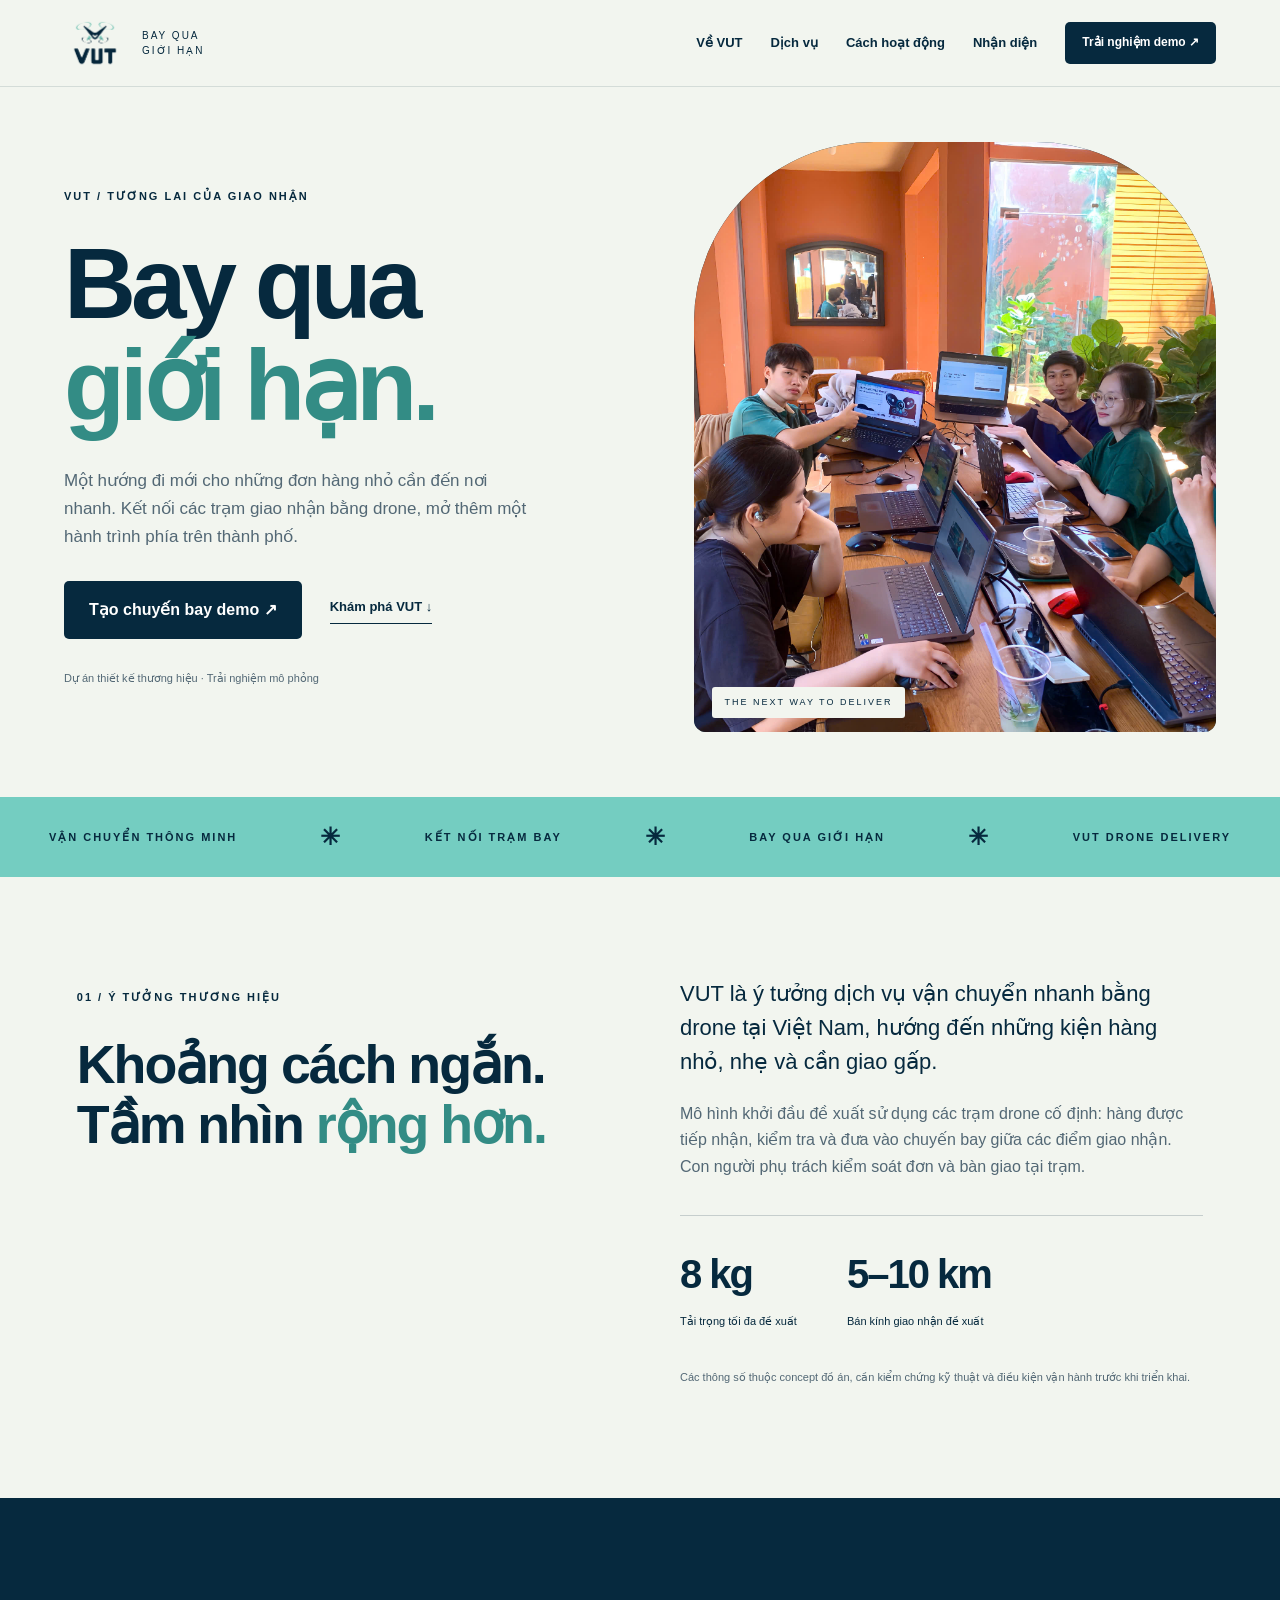
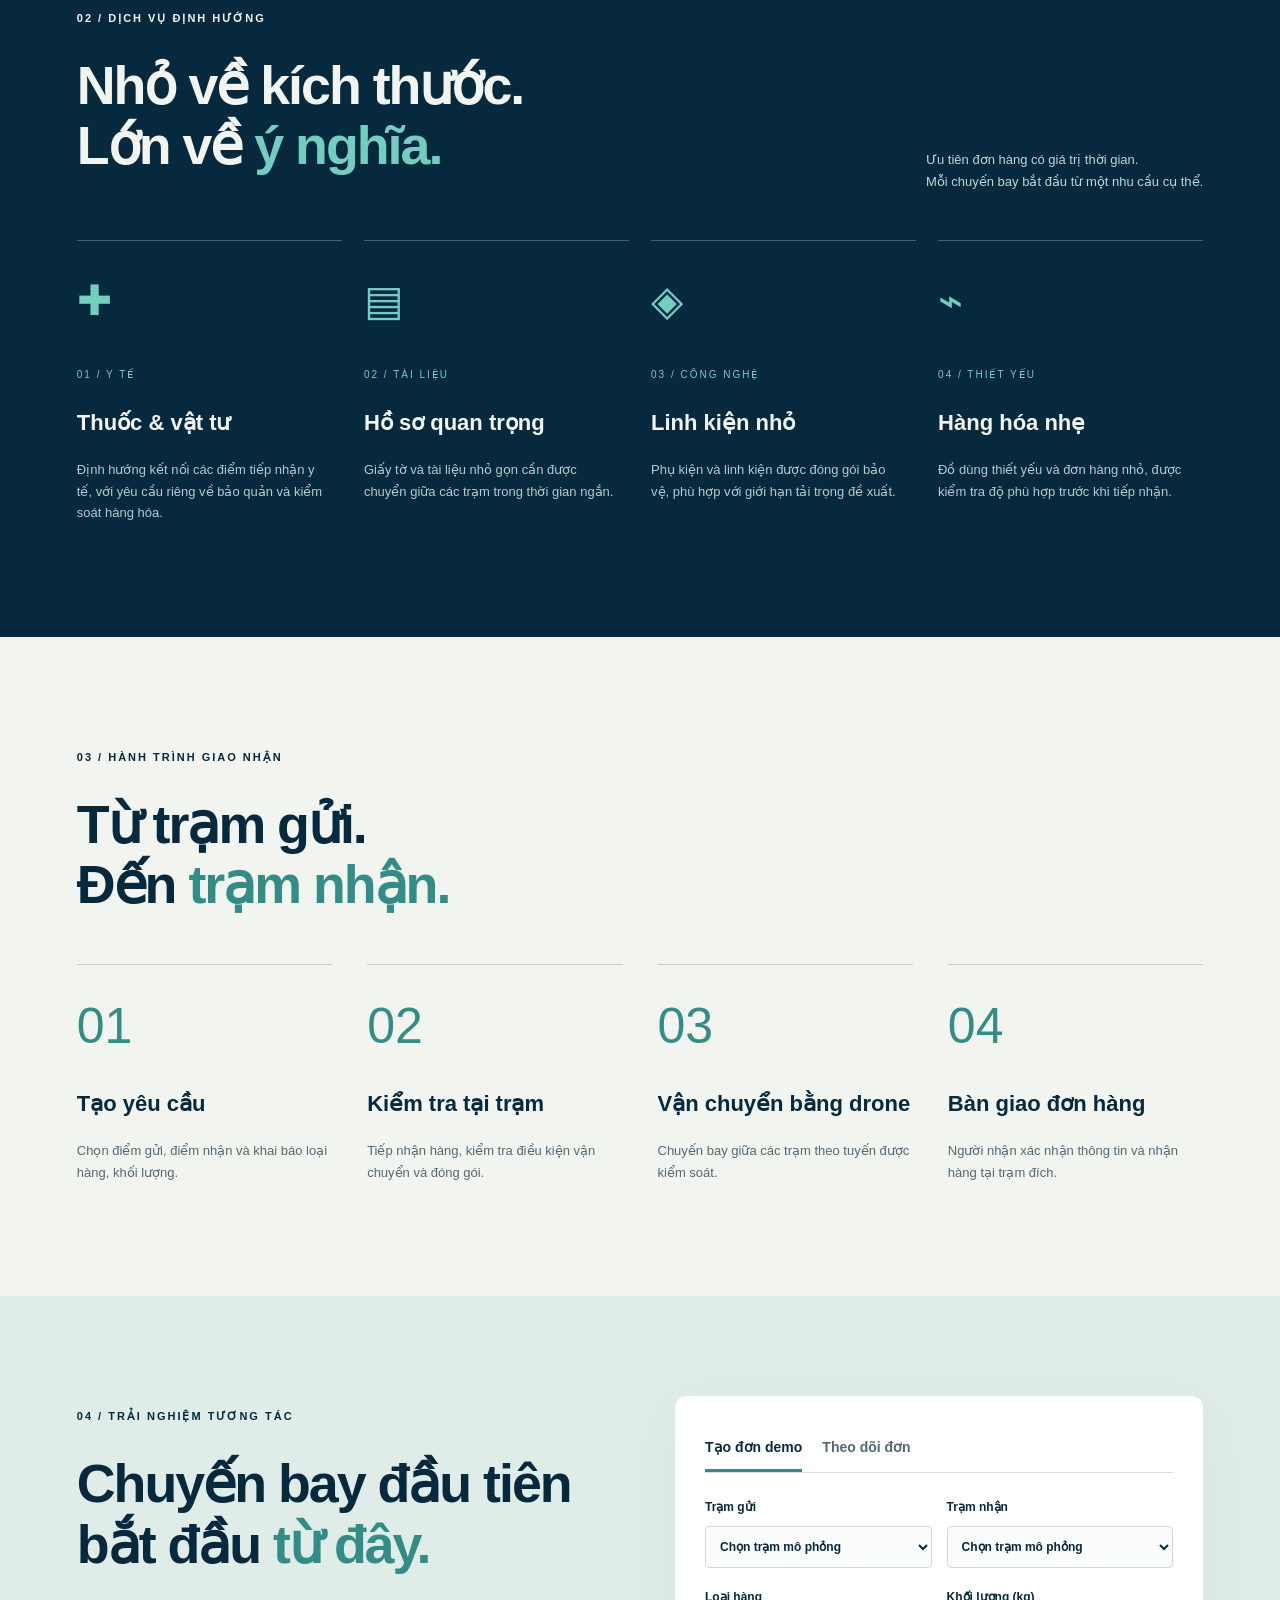
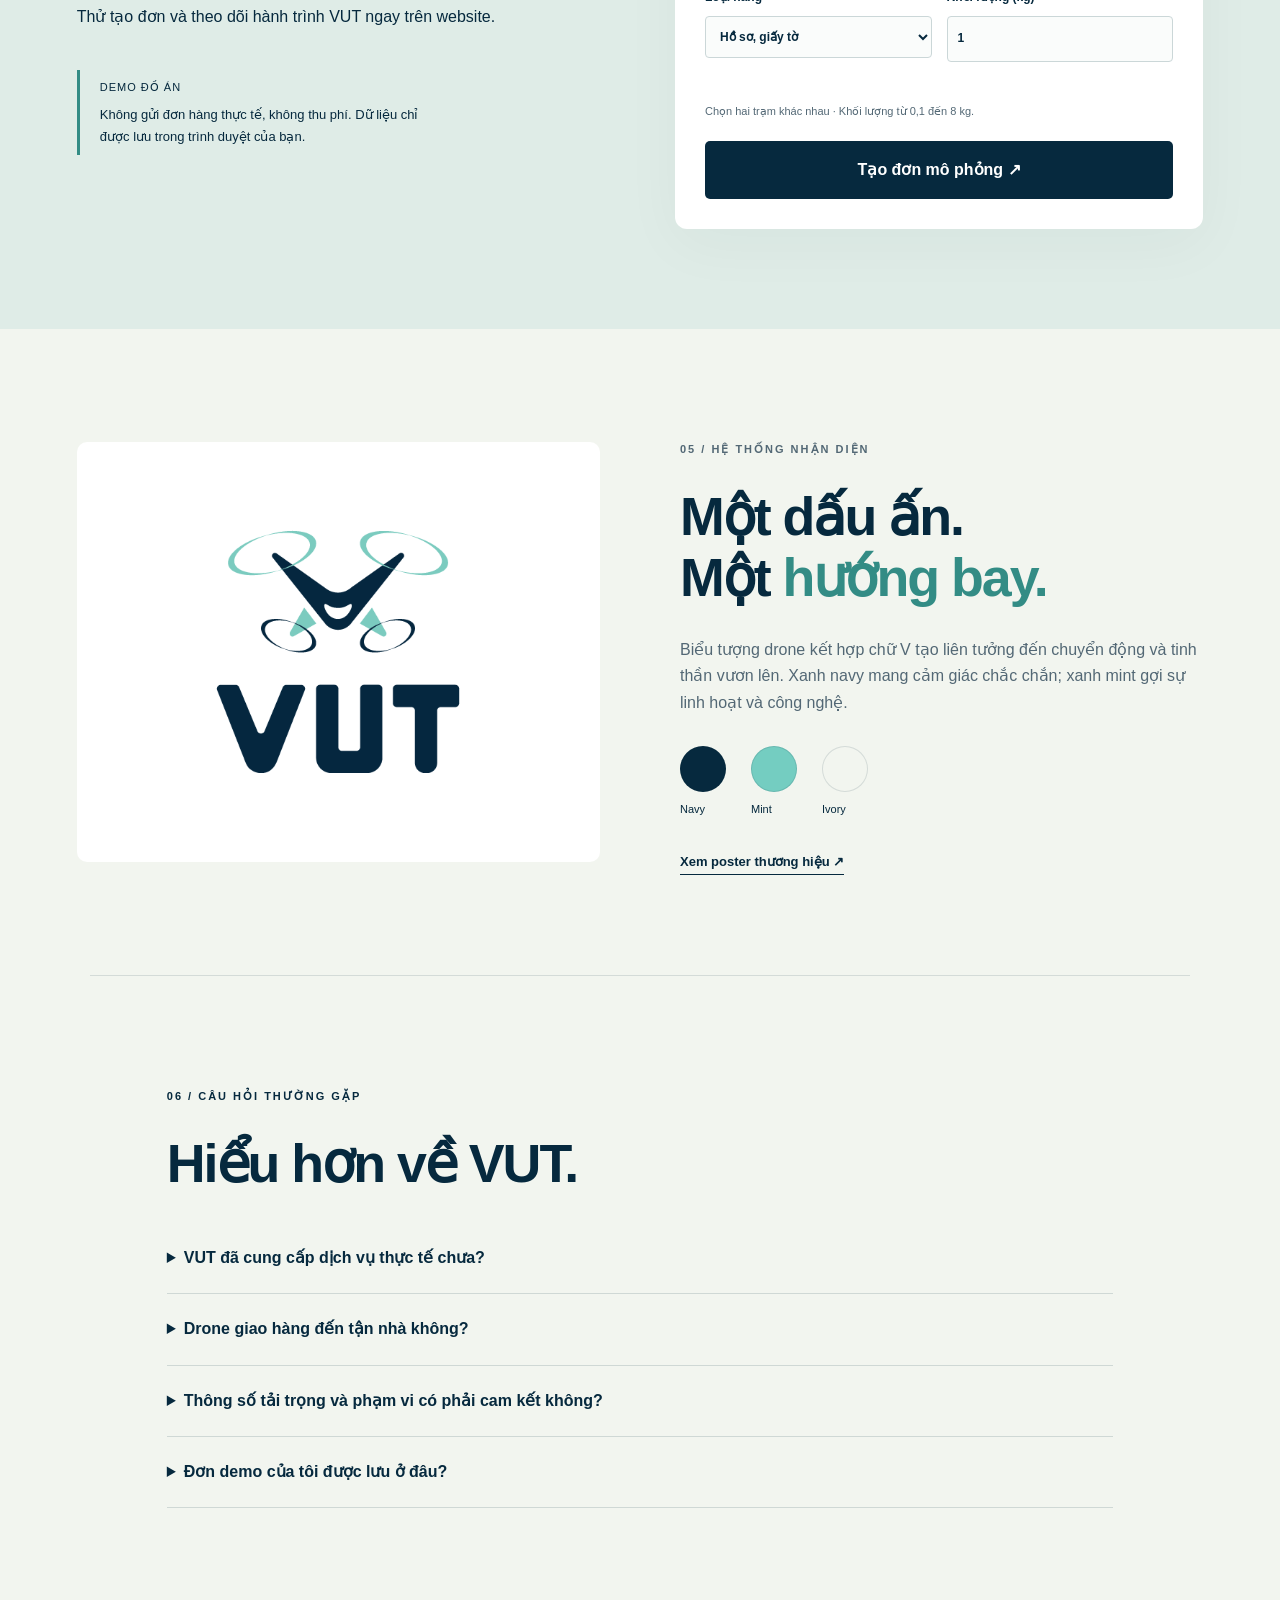
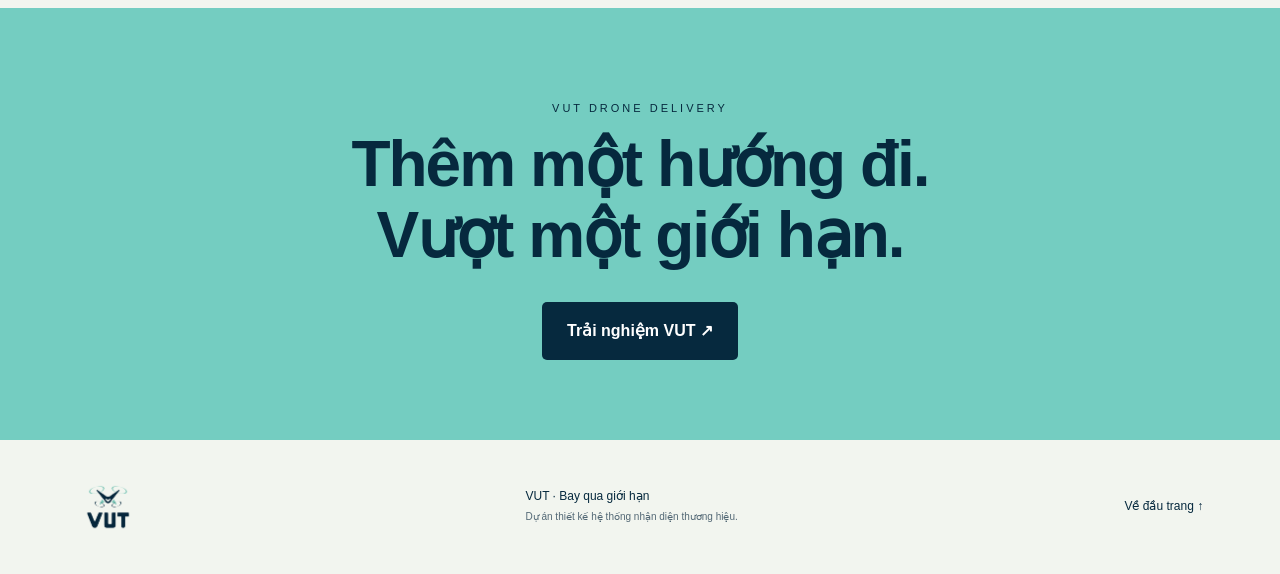
==== commit c2368411: "Cap nhat giao dien VUT" ====
--- a/index.html
+++ b/index.html
@@ -7,13 +7,13 @@
   <title>
    VUT — Bay qua giới hạn
   </title>
-  <link href="assets/logo.png" rel="icon"/>
+  <link href="assets/Artboard 1logo tachnen.png" rel="icon"/>
   <link href="style.css" rel="stylesheet"/>
  </head>
  <body>
   <header>
    <a class="brand" href="#home">
-    <img alt="VUT" src="assets/logo.png"/>
+    <img alt="VUT" src="assets/Artboard 1logo tachnen.png"/>
     <span>
      BAY QUA GIỚI HẠN
     </span>
@@ -410,7 +410,7 @@
    <!-- ===== 6. NHAN DIEN THUONG HIEU ===== -->
    <section class="section identity" id="identity">
     <div class="identity-logo">
-     <img alt="Logo VUT với biểu tượng drone" src="assets/logo.png"/>
+     <img alt="Logo VUT với biểu tượng drone" src="assets/Artboard 1logo tachnen.png"/>
     </div>
     <div>
      <p class="eyebrow">
@@ -505,7 +505,7 @@
   </main>
   <footer>
    <a class="brand" href="#home">
-    <img alt="VUT" src="assets/logo.png"/>
+    <img alt="VUT" src="assets/Artboard 1logo tachnen.png"/>
    </a>
    <p>
     VUT · Bay qua giới hạn
